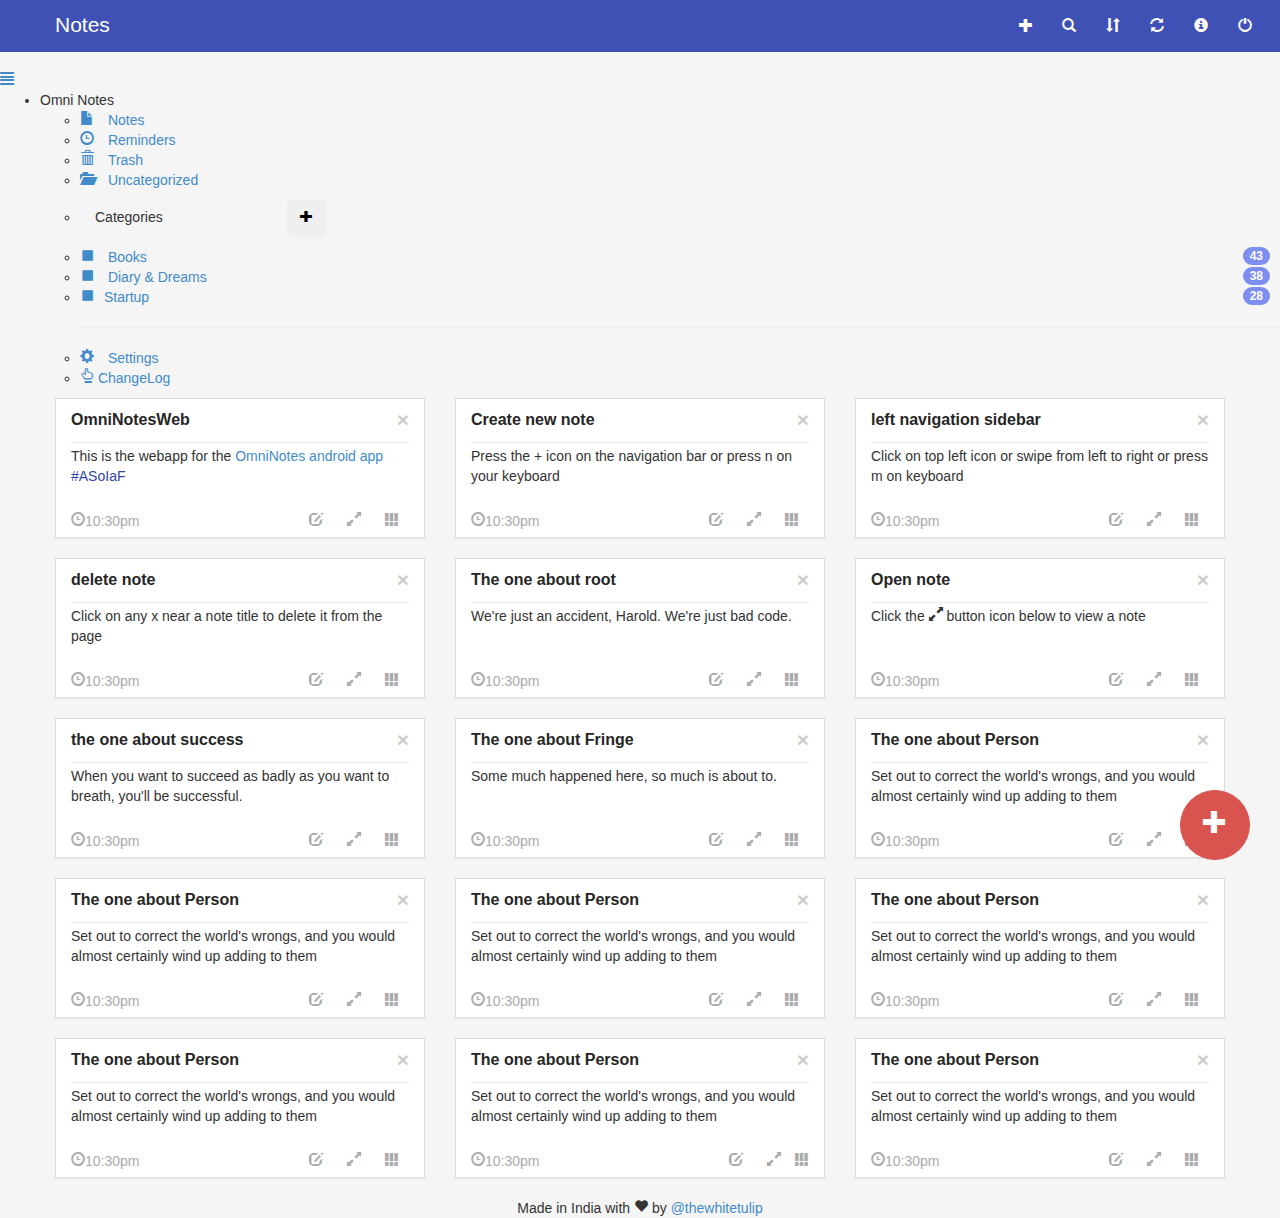
==== index.html @ dc9baddd "added tooltip and floating button to add notes" ====
<!DOCTYPE html>

<html>
	<head>

		<title>OmniNotes Web</title>

		<!-- Mobile viewport optimized -->
		<meta name="viewport" content="width=device-width, initial-scale=1.0, maximum-scale=1.0, user-scalable=no">

		<!-- Bootstrap CSS -->
		<link href="bootstrap/css/bootstrap.min.css" rel="stylesheet">
		<link href="includes/css/bootstrap-glyphicons.css" rel="stylesheet">

		<!-- Custom CSS -->
		<link href="includes/css/styles.css" rel="stylesheet">
		<link href="includes/css/sidebar.css" rel="stylesheet">
		<link href="includes/css/sidebar-bootstrap.css" rel="stylesheet">
		<link rel="stylesheet" href="includes/css/font-awesome.min.css">

		<!-- Include Modernizr in the head, before any other Javascript -->
		<script src="includes/js/modernizr-2.6.2.min.js"></script>

	</head>
	<body>

		<!-- The navigation bar-->
		<nav class="navbar navbar-default navbar-fixed-top mainHeader">
			<div class="container-fluid">
				<div class="navbar-header">

					<a class="navbar-brand" href=""> Notes</a>
				</div>
			</div>

			<div  id="icons">
				<button data-placement="bottom" data-toggle="tooltip" title="New note" class="btn btn-action glyphicon glyphicon-plus" id="addNote" type="button" class="btn btn-primary" data-toggle="modal"></button>
				<button class="btn btn-action glyphicon glyphicon-search "></button>
				<button class="btn btn-action glyphicon glyphicon-sort"></button>
				<button class="btn btn-action glyphicon glyphicon-refresh"></button>
				<button class="btn btn-action glyphicon glyphicon-info-sign"></button>
				<button class="btn btn-action glyphicon glyphicon-off"></button>
			</div>
		</nav>
		<!-- SIDEBAR -->
		<div data-sidebar="true" class="sidebar-trigger">

			<a class="sidebar-toggle" href="">
				<span class="glyphicon glyphicon-align-justify"></span>
			</a>


			<div class="sidebar-wrapper sidebar-default">
				<div class="sidebar-scroller">
					<ul class="sidebar-menu">
						<li class="sidebar-group"><span>Omni Notes</span>
							<ul class="sidebar-group-menu">
    <li class="sidebar-item">
    	<a href="" class="active"><span class="glyphicon glyphicon-file"></span> <span class="nav-item">Notes</span></a>
    </li>
    <li class="sidebar-item">
    	<a href="" ><span class="glyphicon glyphicon-time"></span>  <span class="nav-item"> Reminders</span></a>
    </li>
    <li class="sidebar-item">
    	<a href="" ><span class="glyphicon glyphicon-trash"></span>  <span class="nav-item"> Trash</span></a>
    </li>
    <li class="sidebar-item"><a href="">
    	<span class="glyphicon glyphicon-folder-open"></span> <span class="nav-item">Uncategorized</span></a>
    </li>
		<li class="sidebar-item">
			<h5>Categories <button title="New category" data-placement="left" data-toggle="tooltip" class="btn glyphicon glyphicon-plus" style="font-size:small; margin-left:120px;"></button></h5>
		</li>

    <li class="sidebar-item">
    	<a href=""><span class="glyphicon glyphicon-stop"></span>  </span><span class="nav-item">Books<span class="badge pull-right">43</span></span></a>
    </li>
    <li class="sidebar-item">
    	<a href=""><span class="glyphicon glyphicon-stop"></span> </span><span class="nav-item">Diary &amp; Dreams<span class="badge pull-right" >38</span></span></a>
    </li>
    <li class="sidebar-item">
    	<a href=""><span class="glyphicon glyphicon-stop"></span><span class="nav-item">Startup</span><span class="badge pull-right">28</span></a>
    </li>
    <hr>
    <li class="sidebar-item">
    	<a href=""><span class="glyphicon glyphicon-cog"></span> <span class="nav-item">Settings</span></a>
    </li>
    <li class="sidebar-item">
    	<a href="#changeLogModal"  data-toggle="modal"><span class="glyphicon glyphicon-hand-up"></span> ChangeLog</a>
    </li>
							</ul>
						</li>

					</ul>
				</div>
			</div>
		</div>

		<!--end mainHeader -->
		<button class=" btn-danger btn glyphicon glyphicon-plus floating-action-icon"></button>
		<!-- Add note modal -->
		<div class="modal fade " id="addNoteModal" tabindex="-1" role="dialog" aria-labelledby="newNoteLabel" aria-hidden="true">
			<div class="modal-dialog">
				<div class="modal-content">
					<div class="modal-header">
						<button type="button" class="close" data-dismiss="modal" aria-label="Close"><span aria-hidden="true">&times;</span></button>
						<h4 class="modal-title" id="newNoteLabel"><span class="glyphicon glyphicon-pencil"></span>  New Note</h4>
					</div>
					<div class="modal-body">
						<form>
							<div class="form-group">
                <!-- <label for="note-title" class="control-label">Title:</label> -->
                <input type="text" class="form-control" id="add-note-title" placeholder="Title" style="border:none;border-bottom:1px solid gray; box-shadow:none;">
							</div>
							<div class="form-group">
                 <!-- <label for="note-content" class="control-label">Content:</label> -->
                <textarea class="form-control" id="add-note-content" placeholder="Content" rows="20" style="border:none;border-bottom:1px solid gray; box-shadow:none;"></textarea>
							</div>
						</form>
					</div>
					<div class="modal-footer">
						<button type="button" class="btn btn-default" data-dismiss="modal">Close</button>
						<button type="button" class="btn btn-primary" id="addNoteModalSaveBtn">Save</button>
					</div>
				</div>
			</div>
		</div>

		<!-- modal for change log -->
		<div class="modal fade" id="changeLogModal">
			<div class="modal-dialog">
				<div class="modal-content">
					<div class="modal-header">
						<button class="close" data-dismiss="modal"> &times;</button>
						<h4 class="modal-title">Change Log</h4>
					</div>
					<div class="modal-body">
						<ul>
							<h1 class="lead">20 Jan 2015</h1>
							<li>Notes open dynamically</li>
							<li>add Notes dynamically</li>
							<li>Keyboard shortcut n to add note and m for sliding menu</li>
							<li>restructured JS code and added coments</li>

							<h1 class="lead">19 Jan 2015</h1>
							<li>Now you can delete note from the UI</li>
							<li>Added badges, improved navigation drawer and hashtags</li>
							<li>open note modal added</li>
							<li>Add note modal added, yet to add actual notes in the page</li>

							<h1 class="lead">18 Jan 2015</h1>
							<li>Added changelog dialog to track changes</li>
							<li>Added drop down menu for each note</li>
							<li> <i>unstable</i> Experimental feature of expanding note height</li>

							<h1 class="lead">17 Jan 2015</h1>
							<li>Added an interactive left side navigation menu</li>

							<h1 class="lead">15 Jan 2015</h1>
							<li>Basic layout is ready</li>
						</ul>
					</div>
				</div>
			</div>
		</div>

		<!-- modal for opening note -->
		<div class="modal fade" id="openNoteModal" tabindex="-1" role="dialog" aria-hidden="true">
			<div class="modal-dialog">
				<div class="modal-content">
					<div class="modal-header">
						<button class="close" data-dismiss="modal"> &times;</button>
						<h4 class="modal-title"></h4>
					</div>
					<div class="modal-body">

					</div>
				</div>
			</div>
		</div>



	<div id="main" class="container-fluid">
    <div class="col-sm-12" id="notesFeed">
    		<div class="container" id="main">
    					<div class="col-md-12 row">
 <!-- <div class="col-md-4 col-sm-4 ">
 	<div class="panel note-lg ">
        <div class="panel-heading"> Create history<button class="close note-close"> &times;</button></div>
        <hr style="margin:0 0 3px;">
        <div class="panel-body">Don't be afraid to ask questions, history is made by the people who asked questions. Millions said the apple fell down, newton was the first one to ask WHY.
        	<br><br>Don't be afraid to ask questions, history is made by the people who asked questions. Millions said the apple fell down, newton was the first one to ask WHY.
        	<br><br>Don't be afraid to ask questions, history is made by the people who asked questions. Millions said the apple fell down, newton was the first one to ask WHY.
        </div>
        </div> -->

 	<div class="col-md-4 col-sm-4 ">
        <div class="panel note-sm notes">
        	<div class="panel-heading" > OmniNotesWeb<button class="close note-close" id="note-delete"> &times;</button></div>
        	<hr style="margin:0 0 3px;">
        	<div class="panel-body">This is the webapp for the  <a href="https://play.google.com/apps/testing/it.feio.android.omninotes">OmniNotes android app</a> <span class="hashtag">#ASoIaF</span></div>
        	<div  class="panel-footer" >
        			<div class=" pull-left" >
        				<p>
        					<span class="glyphicon glyphicon-time">10:30pm</span>
        				</p>
        	    </div>
        				<div class="dropdown pull-right">
        					<span class="edit-note" href="#openNoteModal"  data-toggle="modal" style="text-decoration:none;cursor:pointer; margin-left:10px; margin-right:10px;"> <span class="glyphicon glyphicon-edit" ></span></span>
        					<span class="open-note"  data-toggle="modal" style="text-decoration:none;cursor:pointer; margin-left:10px; margin-right:10px;"> <span class="glyphicon glyphicon-resize-full" ></span></span>
        					<span class="dropdown-toggle" type="button" id="dropdownMenu1" data-toggle="dropdown" style="text-decoration:none;cursor:pointer;margin-left:10px; margin-right:10px;">
                  <span class="glyphicon glyphicon-th"></span>
        					</span>
        					<ul class="dropdown-menu " role="menu" aria-labelledby="dropdownMenu1">
							     <li role="presentation"><a role="menuitem" tabindex="-1" href=""><span class="glyphicon glyphicon-time"></span>  Reminder</a></li>
							     <li role="presentation"><a role="menuitem" tabindex="-1" href=""><span class="glyphicon glyphicon-share"></span>  Share</a></li>
							     <li role="presentation"><a role="menuitem" tabindex="-1" href=""><span class="glyphicon glyphicon-lock"></span> Mask</a></li>
							     <li role="presentation"><a role="menuitem" tabindex="-1" href=""><span class="glyphicon glyphicon-inbox"></span>  Archive</a></li>
							     <li role="presentation"><a role="menuitem" tabindex="-1" href=""><span class="glyphicon glyphicon-trash"></span>  Delete</a></li>
        					</ul>
        			</div>
        		</div>
        	</div>
 	</div>

 <!-- <div class="col-md-4 col-sm-4 ">
 	<div class="panel note-md">
        <div class="panel-heading"> UI<button class="close note-close"> &times;</button></div>
        <hr style="margin:0 0 3px;">
        <div class="panel-body"> UIs are like  jokes, not good enough if you have to explain it.
        	UIs are like  jokes, not good enough if you have to explain it
        	UIs are like  jokes, not good enough if you have to explain it
        	UIs are like  jokes, not good enough if you have to explain it</div>
 	</div>

 </div> -->

 <div class="col-md-4 col-sm-4 ">
 	<div class="panel note-sm">
        <div class="panel-heading"> Create new note<button class="close note-close"> &times;</button></div>
        <hr style="margin:0 0 3px;">
        <div class="panel-body">Press the + icon on the navigation bar or press n on your keyboard</div>
        <div  class="panel-footer" >
        	<div class=" pull-left" >
        		<p>
        			<span class="glyphicon glyphicon-time">10:30pm</span>
        		</p>
        	</div>
        	<div class="dropdown pull-right">
        		<span class="edit-note" href="#openNoteModal"  data-toggle="modal" style="text-decoration:none;cursor:pointer; margin-left:10px; margin-right:10px;"> <span class="glyphicon glyphicon-edit" ></span></span>
        		<span class="open-note" href="#openNoteModal"  data-toggle="modal" style="text-decoration:none;cursor:pointer; margin-left:10px; margin-right:10px;"> <span class="glyphicon glyphicon-resize-full" ></span></span>
        		<span class="dropdown-toggle" type="button" id="dropdownMenu1" data-toggle="dropdown" style="text-decoration:none;cursor:pointer;margin-left:10px; margin-right:10px;">
        			<span class="glyphicon glyphicon-th"></span>
        		</span>
        		<ul class="dropdown-menu " role="menu" aria-labelledby="dropdownMenu1">
        			<li role="presentation"><a role="menuitem" tabindex="-1" href=""><span class="glyphicon glyphicon-time"></span>  Reminder</a></li>
        			<li role="presentation"><a role="menuitem" tabindex="-1" href=""><span class="glyphicon glyphicon-share"></span>  Share</a></li>
        			<li role="presentation"><a role="menuitem" tabindex="-1" href=""><span class="glyphicon glyphicon-lock"></span> Mask</a></li>
        			<li role="presentation"><a role="menuitem" tabindex="-1" href=""><span class="glyphicon glyphicon-inbox"></span>  Archive</a></li>
        			<li role="presentation"><a role="menuitem" tabindex="-1" href=""><span class="glyphicon glyphicon-trash"></span>  Delete</a></li>
        		</ul>
        	</div>
        </div>
 	</div>
 </div>

 <div class="col-md-4 col-sm-4 ">
 	<div class="panel note-sm">
        <div class="panel-heading"> left navigation sidebar<button class="close note-close"> &times;</button></div>
        <hr style="margin:0 0 3px;">
        <div class="panel-body">Click on top left icon or swipe from left to right or press m on keyboard</div>
        <div  class="panel-footer" >
        	<div class=" pull-left" >
        		<p>
        			<span class="glyphicon glyphicon-time">10:30pm</span>
        		</p>
        	</div>
        	<div class="dropdown pull-right">
        		<span class="edit-note" href="#openNoteModal"  data-toggle="modal" style="text-decoration:none;cursor:pointer; margin-left:10px; margin-right:10px;"> <span class="glyphicon glyphicon-edit" ></span></span>
        		<span class="open-note" href="#openNoteModal"  data-toggle="modal" style="text-decoration:none;cursor:pointer; margin-left:10px; margin-right:10px;"> <span class="glyphicon glyphicon-resize-full" ></span></span>
        		<span class="dropdown-toggle" type="button" id="dropdownMenu1" data-toggle="dropdown" style="text-decoration:none;cursor:pointer;margin-left:10px; margin-right:10px;">        					<span class="glyphicon glyphicon-th"></span>
        		</span>
        		<ul class="dropdown-menu " role="menu" aria-labelledby="dropdownMenu1">
        			<li role="presentation"><a role="menuitem" tabindex="-1" href=""><span class="glyphicon glyphicon-time"></span>  Reminder</a></li>
        			<li role="presentation"><a role="menuitem" tabindex="-1" href=""><span class="glyphicon glyphicon-share"></span>  Share</a></li>
        			<li role="presentation"><a role="menuitem" tabindex="-1" href=""><span class="glyphicon glyphicon-lock"></span> Mask</a></li>
        			<li role="presentation"><a role="menuitem" tabindex="-1" href=""><span class="glyphicon glyphicon-inbox"></span>  Archive</a></li>
        			<li role="presentation"><a role="menuitem" tabindex="-1" href=""><span class="glyphicon glyphicon-trash"></span>  Delete</a></li>
        		</ul>
        	</div>
        </div>
 	</div>
 </div>

 <div class="col-md-4 col-sm-4 ">
 	<div class="panel note-sm">
        <div class="panel-heading"> delete note<button class="close note-close"> &times;</button></div>
        <hr style="margin:0 0 3px;">
        <div class="panel-body">Click on any x near a note title to delete it from the page</div>
        <div  class="panel-footer" >
        	<div class=" pull-left" >
        		<p>
        			<span class="glyphicon glyphicon-time">10:30pm</span>
        		</p>
        	</div>
        	<div class="dropdown pull-right">
        		<span class="edit-note" href="#openNoteModal"  data-toggle="modal" style="text-decoration:none;cursor:pointer; margin-left:10px; margin-right:10px;"> <span class="glyphicon glyphicon-edit" ></span></span>
        		<span class="open-note" href="#openNoteModal"  data-toggle="modal" style="text-decoration:none;cursor:pointer; margin-left:10px; margin-right:10px;"> <span class="glyphicon glyphicon-resize-full" ></span></span>
        		<span class="dropdown-toggle" type="button" id="dropdownMenu1" data-toggle="dropdown" style="text-decoration:none;cursor:pointer;margin-left:10px; margin-right:10px;">        					<span class="glyphicon glyphicon-th"></span>
        		</span>
        		<ul class="dropdown-menu " role="menu" aria-labelledby="dropdownMenu1">
        			<li role="presentation"><a role="menuitem" tabindex="-1" href=""><span class="glyphicon glyphicon-time"></span>  Reminder</a></li>
        			<li role="presentation"><a role="menuitem" tabindex="-1" href=""><span class="glyphicon glyphicon-share"></span>  Share</a></li>
        			<li role="presentation"><a role="menuitem" tabindex="-1" href=""><span class="glyphicon glyphicon-lock"></span> Mask</a></li>
        			<li role="presentation"><a role="menuitem" tabindex="-1" href=""><span class="glyphicon glyphicon-inbox"></span>  Archive</a></li>
        			<li role="presentation"><a role="menuitem" tabindex="-1" href=""><span class="glyphicon glyphicon-trash"></span>  Delete</a></li>
        		</ul>
        	</div>
        </div>
 	</div>
 </div>
 <div class="col-md-4 col-sm-4 ">
 	<div class="panel note-sm">
        <div class="panel-heading"> The one about root<button class="close note-close"> &times;</button></div>
        <hr style="margin:0 0 3px;">
        <div class="panel-body">We're just an accident,  Harold. We're just bad code.</div>
        <div  class="panel-footer" >
        	<div class=" pull-left" >
        		<p>
        			<span class="glyphicon glyphicon-time">10:30pm</span>
        		</p>
        	</div>
        	<div class="dropdown pull-right">
        		<span class="edit-note" href="#openNoteModal"  data-toggle="modal" style="text-decoration:none;cursor:pointer; margin-left:10px; margin-right:10px;"> <span class="glyphicon glyphicon-edit" ></span></span>
        		<span class="open-note" href="#openNoteModal"  data-toggle="modal" style="text-decoration:none;cursor:pointer; margin-left:10px; margin-right:10px;"> <span class="glyphicon glyphicon-resize-full" ></span></span>
        		<span class="dropdown-toggle" type="button" id="dropdownMenu1" data-toggle="dropdown" style="text-decoration:none;cursor:pointer;margin-left:10px; margin-right:10px;">
        			<span class="glyphicon glyphicon-th"></span>
        		</span>
        		<ul class="dropdown-menu " role="menu" aria-labelledby="dropdownMenu1">
        			<li role="presentation"><a role="menuitem" tabindex="-1" href=""><span class="glyphicon glyphicon-time"></span>  Reminder</a></li>
        			<li role="presentation"><a role="menuitem" tabindex="-1" href=""><span class="glyphicon glyphicon-share"></span>  Share</a></li>
        			<li role="presentation"><a role="menuitem" tabindex="-1" href=""><span class="glyphicon glyphicon-lock"></span> Mask</a></li>
        			<li role="presentation"><a role="menuitem" tabindex="-1" href=""><span class="glyphicon glyphicon-inbox"></span>  Archive</a></li>
        			<li role="presentation"><a role="menuitem" tabindex="-1" href=""><span class="glyphicon glyphicon-trash"></span>  Delete</a></li>
        		</ul>
        	</div>
        </div>
 	</div>
 </div>
 <div class="col-md-4 col-sm-4 ">
 	<div class="panel note-sm">
        <div class="panel-heading"> Open note<button class="close note-close"> &times;</button></div>
        <hr style="margin:0 0 3px;">
        <div class="panel-body">Click the <span class="glyphicon glyphicon-resize-full"> button icon below to view a note</div>
        <div  class="panel-footer" >
        	<div class=" pull-left" >
        		<p>
        			<span class="glyphicon glyphicon-time">10:30pm</span>
        		</p>
        	</div>
        	<div class="dropdown pull-right">
        		<span class="edit-note" href="#openNoteModal"  data-toggle="modal" style="text-decoration:none;cursor:pointer; margin-left:10px; margin-right:10px;"> <span class="glyphicon glyphicon-edit" ></span></span>
        		<span class="open-note" href="#openNoteModal"  data-toggle="modal" style="text-decoration:none;cursor:pointer; margin-left:10px; margin-right:10px;"> <span class="glyphicon glyphicon-resize-full" ></span></span>
        		<span class="dropdown-toggle" type="button" id="dropdownMenu1" data-toggle="dropdown" style="text-decoration:none;cursor:pointer;margin-left:10px; margin-right:10px;">
        			<span class="glyphicon glyphicon-th"></span>
        		</span>
        		<ul class="dropdown-menu " role="menu" aria-labelledby="dropdownMenu1">
        			<li role="presentation"><a role="menuitem" tabindex="-1" href=""><span class="glyphicon glyphicon-time"></span>  Reminder</a></li>
        			<li role="presentation"><a role="menuitem" tabindex="-1" href=""><span class="glyphicon glyphicon-share"></span>  Share</a></li>
        			<li role="presentation"><a role="menuitem" tabindex="-1" href=""><span class="glyphicon glyphicon-lock"></span> Mask</a></li>
        			<li role="presentation"><a role="menuitem" tabindex="-1" href=""><span class="glyphicon glyphicon-inbox"></span>  Archive</a></li>
        			<li role="presentation"><a role="menuitem" tabindex="-1" href=""><span class="glyphicon glyphicon-trash"></span>  Delete</a></li>
        		</ul>
        	</div>
        </div>
 	</div>
 </div>
 <div class="col-md-4 col-sm-4 ">
 	<div class="panel note-sm">
        <div class="panel-heading"> the one about success <button class="close note-close" id="note-delete"> &times;</button></div>
        <hr style="margin:0 0 3px;">
        <div class="panel-body">When you want to succeed as badly as you want to breath, you'll be successful.</div>
        <div  class="panel-footer" >
        	<div class=" pull-left" >
        		<p>
        			<span class="glyphicon glyphicon-time">10:30pm</span>
        		</p>
        	</div>
        	<div class="dropdown pull-right">
        		<span class="edit-note" href="#openNoteModal"  data-toggle="modal" style="text-decoration:none;cursor:pointer; margin-left:10px; margin-right:10px;"> <span class="glyphicon glyphicon-edit" ></span></span>
        		<span class="open-note" href="#openNoteModal"  data-toggle="modal" style="text-decoration:none;cursor:pointer; margin-left:10px; margin-right:10px;"> <span class="glyphicon glyphicon-resize-full" ></span></span>
        		<span class="dropdown-toggle" type="button" id="dropdownMenu1" data-toggle="dropdown" style="text-decoration:none;cursor:pointer;margin-left:10px; margin-right:10px;">
        			<span class="glyphicon glyphicon-th"></span>
        		</span>
        		<ul class="dropdown-menu " role="menu" aria-labelledby="dropdownMenu1">
        			<li role="presentation"><a role="menuitem" tabindex="-1" href=""><span class="glyphicon glyphicon-time"></span>  Reminder</a></li>
        			<li role="presentation"><a role="menuitem" tabindex="-1" href=""><span class="glyphicon glyphicon-share"></span>  Share</a></li>
        			<li role="presentation"><a role="menuitem" tabindex="-1" href=""><span class="glyphicon glyphicon-lock"></span> Mask</a></li>
        			<li role="presentation"><a role="menuitem" tabindex="-1" href=""><span class="glyphicon glyphicon-inbox"></span>  Archive</a></li>
        			<li role="presentation"><a role="menuitem" tabindex="-1" href=""><span class="glyphicon glyphicon-trash"></span>  Delete</a></li>
        		</ul>
        	</div>
        </div>
 	</div>
 </div>
 <!-- <div class="col-md-4 col-sm-4 ">
 	<div class="panel note-md">
        <div class="panel-heading"> Quote<button class="close note-close"> &times;</button></div>
        <hr style="margin:0 0 3px;">
        <div class="panel-body">"The moment you realize that everything in the world around you was built by people who were no smarter than you, you become an element of change yourself...you can change anything"</div>
 	</div>
 </div>
 <div class="col-md-4 col-sm-4 ">
 	<div class="panel note-md">
        <div class="panel-heading"> productivity hack<button class="close note-close"> &times;</button></div>
        <hr style="margin:0 0 3px;">
        <div class="panel-body">
        	<ol>
        		<li>switch off the news, nothing useful happens all the time.</li>
        		<li>cut back TV time</li>
        		<li>keep written track of goals</li>
        	</ol>
        </div>
 	</div>
 </div> -->
 <div class="col-md-4 col-sm-4 ">
 	<div class="panel note-sm">
        <div class="panel-heading"> The one about Fringe<button class="close note-close"> &times;</button></div>
        <hr style="margin:0 0 3px;">
        <div class="panel-body">Some much happened here, so much is about to.</div>
        <div  class="panel-footer" >
        	<div class=" pull-left" >
        		<p>
        			<span class="glyphicon glyphicon-time">10:30pm</span>
        		</p>
        	</div>
        	<div class="dropdown pull-right">
        		<span class="edit-note" href="#openNoteModal"  data-toggle="modal" style="text-decoration:none;cursor:pointer; margin-left:10px; margin-right:10px;"> <span class="glyphicon glyphicon-edit" ></span></span>
        		<span class="open-note" href="#openNoteModal"  data-toggle="modal" style="text-decoration:none;cursor:pointer; margin-left:10px; margin-right:10px;"> <span class="glyphicon glyphicon-resize-full" ></span></span>
        		<span class="dropdown-toggle" type="button" id="dropdownMenu1" data-toggle="dropdown" style="text-decoration:none;cursor:pointer;margin-left:10px; margin-right:10px;">        					<span class="glyphicon glyphicon-th"></span>
        		</span>
        		<ul class="dropdown-menu " role="menu" aria-labelledby="dropdownMenu1">
        			<li role="presentation"><a role="menuitem" tabindex="-1" href=""><span class="glyphicon glyphicon-time"></span>  Reminder</a></li>
        			<li role="presentation"><a role="menuitem" tabindex="-1" href=""><span class="glyphicon glyphicon-share"></span>  Share</a></li>
        			<li role="presentation"><a role="menuitem" tabindex="-1" href=""><span class="glyphicon glyphicon-lock"></span> Mask</a></li>
        			<li role="presentation"><a role="menuitem" tabindex="-1" href=""><span class="glyphicon glyphicon-inbox"></span>  Archive</a></li>
        			<li role="presentation"><a role="menuitem" tabindex="-1" href=""><span class="glyphicon glyphicon-trash"></span>  Delete</a></li>
        		</ul>
        	</div>
        </div>
 	</div>
 </div>
 <div class="col-md-4 col-sm-4 ">
 	<div class="panel note-sm">
        <div class="panel-heading"> The one about Person<button class="close note-close"> &times;</button> </div>
        <hr style="margin:0 0 3px;">
        <div class="panel-body">Set out to correct the world's wrongs, and you would almost certainly wind up adding to them</div>
        <div  class="panel-footer" >
        	<div class=" pull-left" >
        		<p>
        			<span class="glyphicon glyphicon-time">10:30pm</span>
        		</p>
        	</div>
        	<div class="dropdown pull-right">
        		<span class="edit-note" href="#openNoteModal"  data-toggle="modal" style="text-decoration:none;cursor:pointer; margin-left:10px; margin-right:10px;"> <span class="glyphicon glyphicon-edit" ></span></span>
        		<span class="open-note" href="#openNoteModal"  data-toggle="modal" style="text-decoration:none;cursor:pointer; margin-left:10px; margin-right:10px;"> <span class="glyphicon glyphicon-resize-full" ></span></span>
        		<span class="dropdown-toggle" type="button" id="dropdownMenu1" data-toggle="dropdown" style="text-decoration:none;cursor:pointer;margin-left:10px; margin-right:10px;">        					<span class="glyphicon glyphicon-th"></span>
        		</span>
        		<ul class="dropdown-menu " role="menu" aria-labelledby="dropdownMenu1">
        			<li role="presentation"><a role="menuitem" tabindex="-1" href=""><span class="glyphicon glyphicon-time"></span>  Reminder</a></li>
        			<li role="presentation"><a role="menuitem" tabindex="-1" href=""><span class="glyphicon glyphicon-share"></span>  Share</a></li>
        			<li role="presentation"><a role="menuitem" tabindex="-1" href=""><span class="glyphicon glyphicon-lock"></span> Mask</a></li>
        			<li role="presentation"><a role="menuitem" tabindex="-1" href=""><span class="glyphicon glyphicon-inbox"></span>  Archive</a></li>
        			<li role="presentation"><a role="menuitem" tabindex="-1" href=""><span class="glyphicon glyphicon-trash"></span>  Delete</a></li>
        		</ul>
        	</div>
        </div>
 	</div>
 </div>

 <div class="col-md-4 col-sm-4 ">
 	<div class="panel note-sm">
        <div class="panel-heading"> The one about Person<button class="close note-close"> &times;</button> </div>
        <hr style="margin:0 0 3px;">
        <div class="panel-body">Set out to correct the world's wrongs, and you would almost certainly wind up adding to them</div>
        <div  class="panel-footer" >
        	<div class=" pull-left" >
        		<p>
        			<span class="glyphicon glyphicon-time">10:30pm</span>
        		</p>
        	</div>
        	<div class="dropdown pull-right">
        		<span class="edit-note" href="#openNoteModal"  data-toggle="modal" style="text-decoration:none;cursor:pointer; margin-left:10px; margin-right:10px;"> <span class="glyphicon glyphicon-edit" ></span></span>
        		<span class="open-note" href="#openNoteModal"  data-toggle="modal" style="text-decoration:none;cursor:pointer; margin-left:10px; margin-right:10px;"> <span class="glyphicon glyphicon-resize-full" ></span></span>
        		<span class="dropdown-toggle" type="button" id="dropdownMenu1" data-toggle="dropdown" style="text-decoration:none;cursor:pointer;margin-left:10px; margin-right:10px;">        					<span class="glyphicon glyphicon-th"></span>
        		</span>
        		<ul class="dropdown-menu " role="menu" aria-labelledby="dropdownMenu1">
        			<li role="presentation"><a role="menuitem" tabindex="-1" href=""><span class="glyphicon glyphicon-time"></span>  Reminder</a></li>
        			<li role="presentation"><a role="menuitem" tabindex="-1" href=""><span class="glyphicon glyphicon-share"></span>  Share</a></li>
        			<li role="presentation"><a role="menuitem" tabindex="-1" href=""><span class="glyphicon glyphicon-lock"></span> Mask</a></li>
        			<li role="presentation"><a role="menuitem" tabindex="-1" href=""><span class="glyphicon glyphicon-inbox"></span>  Archive</a></li>
        			<li role="presentation"><a role="menuitem" tabindex="-1" href=""><span class="glyphicon glyphicon-trash"></span>  Delete</a></li>
        		</ul>
        	</div>
        </div>
 	</div>
 </div>

 <div class="col-md-4 col-sm-4 ">
 	<div class="panel note-sm">
        <div class="panel-heading"> The one about Person <button class="close note-close"> &times;</button></div>
        <hr style="margin:0 0 3px;">
        <div class="panel-body">Set out to correct the world's wrongs, and you would almost certainly wind up adding to them</div>
        <div  class="panel-footer" >
        	<div class=" pull-left" >
        		<p>
        			<span class="glyphicon glyphicon-time">10:30pm</span>
        		</p>
        	</div>
        	<div class="dropdown pull-right">
        		<span class="edit-note" href="#openNoteModal"  data-toggle="modal" style="text-decoration:none;cursor:pointer; margin-left:10px; margin-right:10px;"> <span class="glyphicon glyphicon-edit" ></span></span>
        		<span class="open-note" href="#openNoteModal"  data-toggle="modal" style="text-decoration:none;cursor:pointer; margin-left:10px; margin-right:10px;"> <span class="glyphicon glyphicon-resize-full" ></span></span>
        		<span class="dropdown-toggle" type="button" id="dropdownMenu1" data-toggle="dropdown" style="text-decoration:none;cursor:pointer;margin-left:10px; margin-right:10px;">        					<span class="glyphicon glyphicon-th"></span>
        		</span>
        		<ul class="dropdown-menu " role="menu" aria-labelledby="dropdownMenu1">
        			<li role="presentation"><a role="menuitem" tabindex="-1" href=""><span class="glyphicon glyphicon-time"></span>  Reminder</a></li>
        			<li role="presentation"><a role="menuitem" tabindex="-1" href=""><span class="glyphicon glyphicon-share"></span>  Share</a></li>
        			<li role="presentation"><a role="menuitem" tabindex="-1" href=""><span class="glyphicon glyphicon-lock"></span> Mask</a></li>
        			<li role="presentation"><a role="menuitem" tabindex="-1" href=""><span class="glyphicon glyphicon-inbox"></span>  Archive</a></li>
        			<li role="presentation"><a role="menuitem" tabindex="-1" href=""><span class="glyphicon glyphicon-trash"></span>  Delete</a></li>
        		</ul>
        	</div>
        </div>
 	</div>
 </div>

 <div class="col-md-4 col-sm-4 ">
 	<div class="panel note-sm">
        <div class="panel-heading"> The one about Person <button class="close note-close"> &times;</button></div>
        <hr style="margin:0 0 3px;">
        <div class="panel-body">Set out to correct the world's wrongs, and you would almost certainly wind up adding to them</div>
        <div  class="panel-footer" >
        	<div class=" pull-left" >
        		<p>
        			<span class="glyphicon glyphicon-time">10:30pm</span>
        		</p>
        	</div>
        	<div class="dropdown pull-right">
        		<span class="edit-note" href="#openNoteModal"  data-toggle="modal" style="text-decoration:none;cursor:pointer; margin-left:10px; margin-right:10px;"> <span class="glyphicon glyphicon-edit" ></span></span>
        		<span class="open-note" href="#openNoteModal"  data-toggle="modal" style="text-decoration:none;cursor:pointer; margin-left:10px; margin-right:10px;"> <span class="glyphicon glyphicon-resize-full" ></span></span>
        		<span class="dropdown-toggle" type="button" id="dropdownMenu1" data-toggle="dropdown" style="text-decoration:none;cursor:pointer;margin-left:10px; margin-right:10px;">        					<span class="glyphicon glyphicon-th"></span>
        		</span>
        		<ul class="dropdown-menu " role="menu" aria-labelledby="dropdownMenu1">
        			<li role="presentation"><a role="menuitem" tabindex="-1" href=""><span class="glyphicon glyphicon-time"></span>  Reminder</a></li>
        			<li role="presentation"><a role="menuitem" tabindex="-1" href=""><span class="glyphicon glyphicon-share"></span>  Share</a></li>
        			<li role="presentation"><a role="menuitem" tabindex="-1" href=""><span class="glyphicon glyphicon-lock"></span> Mask</a></li>
        			<li role="presentation"><a role="menuitem" tabindex="-1" href=""><span class="glyphicon glyphicon-inbox"></span>  Archive</a></li>
        			<li role="presentation"><a role="menuitem" tabindex="-1" href=""><span class="glyphicon glyphicon-trash"></span>  Delete</a></li>
        		</ul>
        	</div>
        </div>
 	</div>
 </div>

 <div class="col-md-4 col-sm-4 ">
 	<div class="panel note-sm">
        <div class="panel-heading"> The one about Person <button class="close note-close"> &times;</button></div>
        <hr style="margin:0 0 3px;">
        <div class="panel-body">Set out to correct the world's wrongs, and you would almost certainly wind up adding to them</div>
        <div  class="panel-footer" >
        	<div class=" pull-left" >
        		<p>
        			<span class="glyphicon glyphicon-time">10:30pm</span>
        		</p>
        	</div>
        	<div class="dropdown pull-right">
        		<span class="edit-note" href="#openNoteModal"  data-toggle="modal" style="text-decoration:none;cursor:pointer; margin-left:10px; margin-right:10px;"> <span class="glyphicon glyphicon-edit" ></span></span>
        		<span class="open-note" href="#openNoteModal"  data-toggle="modal" style="text-decoration:none;cursor:pointer; margin-left:10px; margin-right:10px;"> <span class="glyphicon glyphicon-resize-full" ></span></span>
        		<span class="dropdown-toggle" type="button" id="dropdownMenu1" data-toggle="dropdown" style="text-decoration:none;cursor:pointer;margin-left:10px; margin-right:10px;">        					<span class="glyphicon glyphicon-th"></span>
        		</span>
        		<ul class="dropdown-menu " role="menu" aria-labelledby="dropdownMenu1">
        			<li role="presentation"><a role="menuitem" tabindex="-1" href=""><span class="glyphicon glyphicon-time"></span>  Reminder</a></li>
        			<li role="presentation"><a role="menuitem" tabindex="-1" href=""><span class="glyphicon glyphicon-share"></span>  Share</a></li>
        			<li role="presentation"><a role="menuitem" tabindex="-1" href=""><span class="glyphicon glyphicon-lock"></span> Mask</a></li>
        			<li role="presentation"><a role="menuitem" tabindex="-1" href=""><span class="glyphicon glyphicon-inbox"></span>  Archive</a></li>
        			<li role="presentation"><a role="menuitem" tabindex="-1" href=""><span class="glyphicon glyphicon-trash"></span>  Delete</a></li>
        		</ul>
        	</div>
        </div>
 	</div>
 </div>

 <div class="col-md-4 col-sm-4 ">
 	<div class="panel note-sm">
        <div class="panel-heading"> The one about Person<button class="close note-close"> &times;</button> </div>
        <hr style="margin:0 0 3px;">
        <div class="panel-body">Set out to correct the world's wrongs, and you would almost certainly wind up adding to them</div>
        <div  class="panel-footer" >
        	<div class=" pull-left" >
        		<p>
        			<span class="glyphicon glyphicon-time">10:30pm</span>
        		</p>
        	</div>
        	<div class="dropdown pull-right">
        		<span class="edit-note" href="#openNoteModal"  data-toggle="modal" style="text-decoration:none;cursor:pointer; margin-left:10px; margin-right:10px;"> <span class="glyphicon glyphicon-edit" ></span></span>
        		<span class="open-note" href="#openNoteModal"  data-toggle="modal" style="text-decoration:none;cursor:pointer; margin-left:10px; margin-right:10px;"> <span class="glyphicon glyphicon-resize-full" ></span></span>
        		<span class="dropdown-toggle" type="button" id="dropdownMenu1" data-toggle="dropdown" style="text-decoration:none;cursor:pointer;">
        			<span class="glyphicon glyphicon-th"></span>
        		</span>
        		<ul class="dropdown-menu " role="menu" aria-labelledby="dropdownMenu1">
        			<li role="presentation"><a role="menuitem" tabindex="-1" href=""><span class="glyphicon glyphicon-time"></span>  Reminder</a></li>
        			<li role="presentation"><a role="menuitem" tabindex="-1" href=""><span class="glyphicon glyphicon-share"></span>  Share</a></li>
        			<li role="presentation"><a role="menuitem" tabindex="-1" href=""><span class="glyphicon glyphicon-lock"></span> Mask</a></li>
        			<li role="presentation"><a role="menuitem" tabindex="-1" href=""><span class="glyphicon glyphicon-inbox"></span>  Archive</a></li>
        			<li role="presentation"><a role="menuitem" tabindex="-1" href=""><span class="glyphicon glyphicon-trash"></span>  Delete</a></li>
        		</ul>
        	</div>
        </div>
 	</div>
 </div>

<div class="col-md-4 col-sm-4 ">
 	<div class="panel note-sm">
        <div class="panel-heading"> The one about Person <button class="close note-close"> &times;</button></div>
        <hr style="margin:0 0 3px;">
        <div class="panel-body">Set out to correct the world's wrongs, and you would almost certainly wind up adding to them</div>
        <div  class="panel-footer" >
        	<div class=" pull-left" >
        		<p>
        			<span class="glyphicon glyphicon-time">10:30pm</span>
        		</p>
        	</div>

        	<div class="dropdown pull-right">
        		<span class="edit-note" href="#openNoteModal"  data-toggle="modal" style="text-decoration:none;cursor:pointer; margin-left:10px; margin-right:10px;"> <span class="glyphicon glyphicon-edit" ></span></span>
        		<span class="open-note" href="#openNoteModal"  data-toggle="modal" style="text-decoration:none;cursor:pointer; margin-left:10px; margin-right:10px;"> <span class="glyphicon glyphicon-resize-full" ></span></span>
        		<span class="dropdown-toggle" type="button" id="dropdownMenu1" data-toggle="dropdown" style="text-decoration:none;cursor:pointer;margin-left:10px; margin-right:10px;">        					<span class="glyphicon glyphicon-th"></span>
        		</span>
        		<ul class="dropdown-menu " role="menu" aria-labelledby="dropdownMenu1">
        			<li role="presentation"><a role="menuitem" tabindex="-1" href=""><span class="glyphicon glyphicon-time"></span>  Reminder</a></li>
        			<li role="presentation"><a role="menuitem" tabindex="-1" href=""><span class="glyphicon glyphicon-share"></span>  Share</a></li>
        			<li role="presentation"><a role="menuitem" tabindex="-1" href=""><span class="glyphicon glyphicon-lock"></span> Mask</a></li>
        			<li role="presentation"><a role="menuitem" tabindex="-1" href=""><span class="glyphicon glyphicon-inbox"></span>  Archive</a></li>
        			<li role="presentation"><a role="menuitem" tabindex="-1" href=""><span class="glyphicon glyphicon-trash"></span>  Delete</a></li>
        		</ul>
        	</div>

        </div>
    		</div>
    	</div>
    	</div>
    </div>
    </div>
  </div>

<footer class="footer" >
	Made in India with <span class="glyphicon glyphicon-heart"></span> by <a href="htp://github.com/thewhitetulip">@thewhitetulip</a>
</footer>
	<!-- All Javascript at the bottom of the page for faster page loading -->


	<script src="includes/js/jquery.min.js"></script>

	<!-- If no online access, fallback to our hardcoded version of jQuery
	<script>window.jQuery || document.write('<script src="includes/js/jquery-1.8.2.min.js"><\/script>')</script>
	-->
	<!-- Bootstrap JS -->
	<script src="bootstrap/js/bootstrap.min.js"></script>

	<!-- Custom JS -->
	<script src="includes/js/script.js"></script>
	<script src="includes/js/hammer.min.js"></script>
	<script src="includes/js/sidebar.js"></script>

	</body>
</html>
---- includes/css/styles.css ----
/*

omninotesweb main stylesheet
=============

Author:  Suraj Patil
Updated: January 13, 2014
Notes:	 omninotesweb

*/


/*--------------------------------------
Layout
-------------------------------------- */


.center{
  text-align:center;
}

.navbar-brand:hover{
  color:white;
}

.footer{
  height:30px;
  width:auto;
  text-align:center;

}
textarea {
  resize: vertical;
}

.floating-action-icon{
  position: fixed;
  bottom:40px;
  right:30px;
  z-index:10001;
  width: 70px;
  height: 70px;
  padding: 10px 16px;
  font-size: 24px;
  border-radius: 35px;
}
/*--------------------------------------
Typography
-------------------------------------- */
.hashtag{
  color: #3344A5;
}

.hashtag:hover{
  cursor:pointer;
  text-decoration: underline;
}

/*--------------------------------------
Navbar
-------------------------------------- */

.mainHeader{
  background-color: #3f51b5;
  border-radius:0px;

}

.tooltip.top .tooltip-inner {
  background-color:rgba(16, 21, 48, 0.50);
}
.tooltip.top .tooltip-arrow {
  border-top-color: rgba(16, 21, 48, 0.50);
}
.tooltip.right .tooltip-inner {
  background-color:rgba(16, 21, 48, 0.50);
}
.tooltip.right .tooltip-arrow {
  border-right-color: rgba(16, 21, 48, 0.50);
}
.tooltip.bottom .tooltip-inner {
  margin-top:2px;
  background-color:rgba(16, 21, 48, 0.50);
}
.tooltip.bottom .tooltip-arrow {
  margin-top:2px;
  border-bottom-color: rgba(16, 21, 48, 0.50);
}
.tooltip.left .tooltip-inner {
  background-color:rgba(16, 21, 48, 0.50);
}
.tooltip.left .tooltip-arrow {
  border-left-color: rgba(16, 21, 48, 0.50);
}

.navbar-brand{
  margin-left: 25px;
  font-size:1.5em;
  color:white;

}

.btn-action{
  background-color: #3f51b5;
}

#icons{
  text-align:right;
  line-height:52px;


}

nav .glyphicon{
  color:white;
}

nav  .glyphicon:hover{
  color:black;
}

.sr-only{
  display:block;
  width:20px;
  height:3px;
  background-color: white;
  margin-bottom: 4px;
}


.hidden{
  display:none;
}

.panel-footer{
  background-color: white;
  border-top:0px;
}

.dropdown-menu{
  margin-top:-18px;
  margin-right:18px;
  min-width:100px;
}
/*--------------------------------------
NotesFeed
-------------------------------------- */
.note-lg{
  height:360px;
}

.note-md{
  height:240px;
}

.note-sm{
  height:140px;
}

.note-sm .panel-body{
  height:100px;
}

.note-sm .panel-body{
  height:40px;
}

.panel{
  /*
  box-shadow:0px 1px 0px #CFCFCF;
  border-radius:0 0 4px 4px;
  */
  border-radius:0 0 0px 0px;
}

.panel .btn i,.btn span{
  color:#666666;
}

.panel .panel-heading {
  background-color:#ffffff;
  font-weight:700;
  font-size:16px;
  color:#262626;
  border-color:#ffffff;
  margin-bottom:0px;

}
.panel .panel-heading a {
  font-weight:400;
  font-size:11px;
}
.panel .panel-default {
  border-color:#cccccc;
}


#notesFeed .panel-footer{
  color:#aaa;
}
/*--------------------------------------
Navigation drawer
-------------------------------------- */

.list-group-item{
  border:none;
}

.sidebar-item h5{
  margin-left:15px;
  display: block;
}

.sidebar-item .glyphicon:hover{
  color:black;
}


.col-sm-2 a.list-group-item:hover,a.list-group-item:focus{
  text-decoration:none;
  background-color: transparent;

}

body{
  background-color: #f5f5f5;
  overflow-x:hidden;
  overflow-y:auto;
  margin-top:70px;
}

.nav-item{
  padding-left: 10px;
}

.col-sm-2{
  background-color: white;
}

.badge{
  background-color: #7D8EF0;
  margin-right:10px;
  float:right;
}

/* --------------------------------------
Global Styles
-------------------------------------- */
body{
  width:100%;
}

.main-content{
  color:black;
}
/* --------------------------------------
Media Queries
-------------------------------------- */

/* Portrait & landscape phone */
@media (max-width: 480px) {
  body{
    margin-top:105px;
  }

  #icons{
    text-align:center;
    padding:0;
  }

  .mainHeader h3{
    padding:0px;
    text-align:center;
  }


  .note-sm{
    height:150px;
  }

}


/* Landscape phone to portrait tablet */
@media (max-width: 768px) {
  #icons{
    text-align:center;
    padding:0;
  }

  body{
    margin-top:105px;
  }


  .mainHeader h3{
    padding:0px;
    text-align:center;
  }

  .note-lg{
    height:360px;
    /*change later*/
  }

}


/* Large desktop */
@media (min-width: 1200px) {
}

/*--------------------------------------
Sidebar
-------------------------------------- */
.sidebar-toggle{
  left:10px !important;
}
.sidebar-wrapper.sidebar-default.sidebar-open, .sidebar-wrapper.sidebar-default.sidebar-dragging{
  width:260px;
}
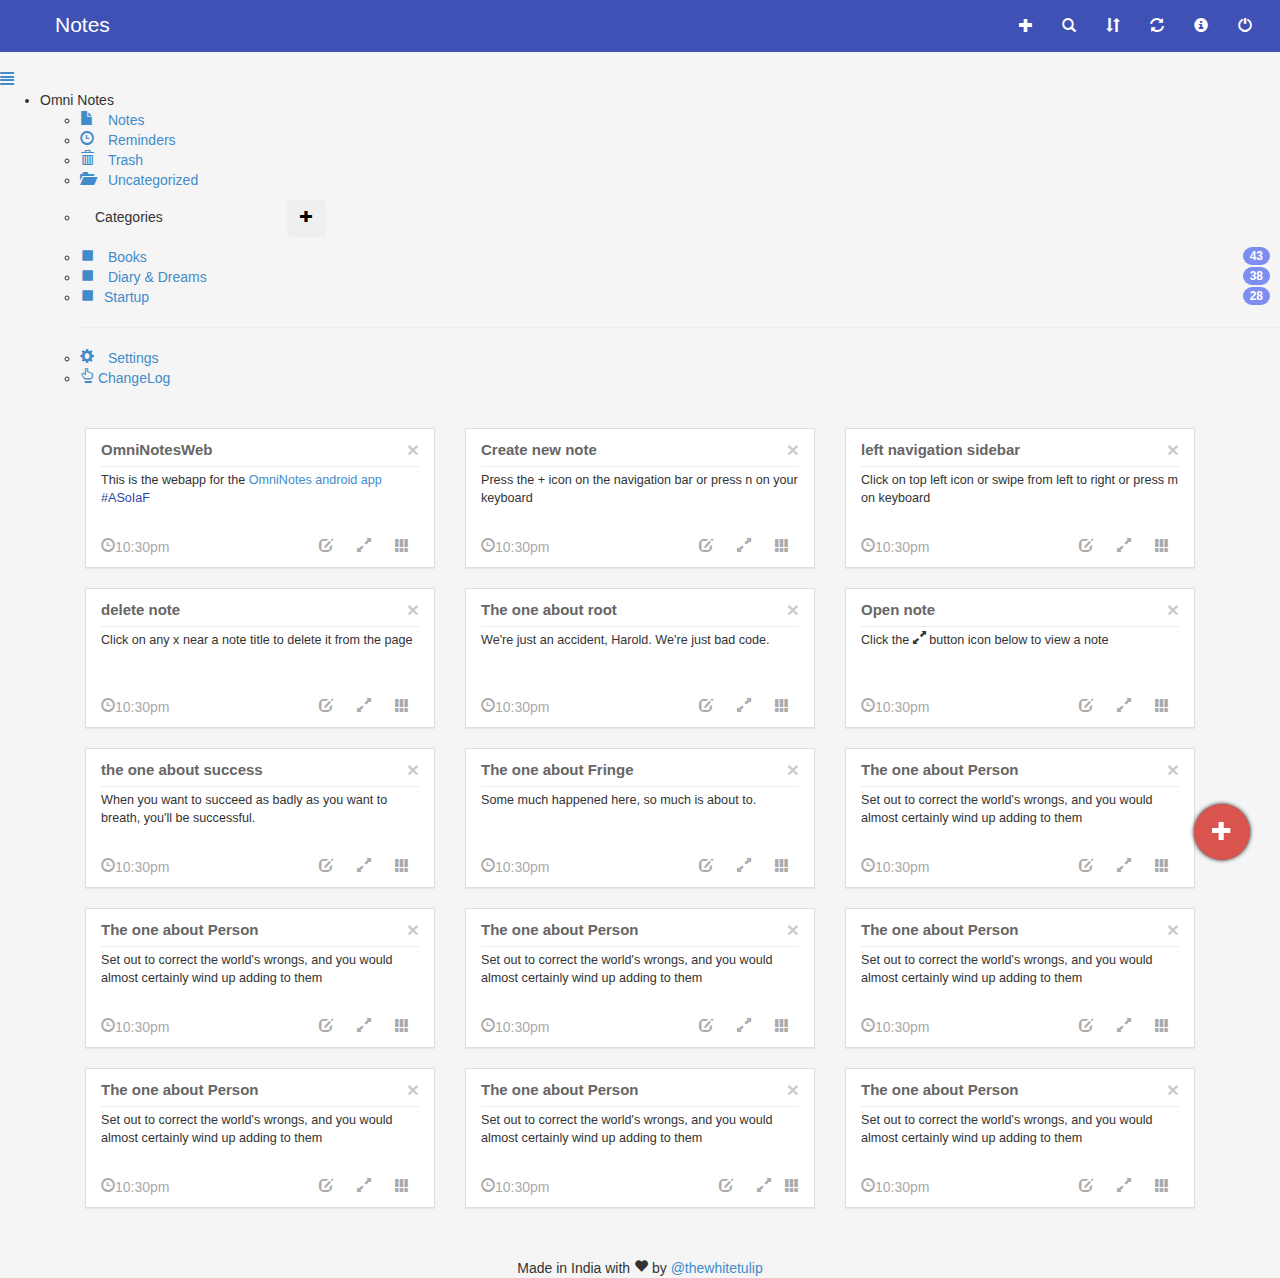
==== commit 2a9e108d: "Changes to Note Panels" ====
--- a/index.html
+++ b/index.html
@@ -97,6 +97,7 @@
 
 		<!--end mainHeader -->
 		<button class=" btn-danger btn glyphicon glyphicon-plus floating-action-icon"></button>
+
 		<!-- Add note modal -->
 		<div class="modal fade " id="addNoteModal" tabindex="-1" role="dialog" aria-labelledby="newNoteLabel" aria-hidden="true">
 			<div class="modal-dialog">
@@ -113,7 +114,7 @@
 							</div>
 							<div class="form-group">
                  <!-- <label for="note-content" class="control-label">Content:</label> -->
-                <textarea class="form-control" id="add-note-content" placeholder="Content" rows="20" style="border:none;border-bottom:1px solid gray; box-shadow:none;"></textarea>
+                <textarea class="form-control" id="add-note-content" placeholder="Content" rows="10" style="border:none;border-bottom:1px solid gray; box-shadow:none;"></textarea>
 							</div>
 						</form>
 					</div>
@@ -126,7 +127,7 @@
 		</div>
 
 		<!-- modal for change log -->
-		<div class="modal fade" id="changeLogModal">
+		<div class="modal fade margin-top-140" id="changeLogModal">
 			<div class="modal-dialog">
 				<div class="modal-content">
 					<div class="modal-header">
@@ -183,7 +184,7 @@
 	<div id="main" class="container-fluid">
     <div class="col-sm-12" id="notesFeed">
     		<div class="container" id="main">
-    					<div class="col-md-12 row">
+    					<div class="col-md-12 row notes-container">
  <!-- <div class="col-md-4 col-sm-4 ">
  	<div class="panel note-lg ">
         <div class="panel-heading"> Create history<button class="close note-close"> &times;</button></div>
@@ -194,7 +195,7 @@
         </div>
         </div> -->
 
- 	<div class="col-md-4 col-sm-4 ">
+ 	<div class="col-xs-12 col-sm-12 col-md-4 col-lg-4">
         <div class="panel note-sm notes">
         	<div class="panel-heading" > OmniNotesWeb<button class="close note-close" id="note-delete"> &times;</button></div>
         	<hr style="margin:0 0 3px;">
@@ -235,7 +236,7 @@
 
  </div> -->
 
- <div class="col-md-4 col-sm-4 ">
+ <div class="col-xs-12 col-sm-12 col-md-4 col-lg-4 ">
  	<div class="panel note-sm">
         <div class="panel-heading"> Create new note<button class="close note-close"> &times;</button></div>
         <hr style="margin:0 0 3px;">
@@ -264,7 +265,7 @@
  	</div>
  </div>
 
- <div class="col-md-4 col-sm-4 ">
+ <div class="col-xs-12 col-sm-12 col-md-4 col-lg-4 ">
  	<div class="panel note-sm">
         <div class="panel-heading"> left navigation sidebar<button class="close note-close"> &times;</button></div>
         <hr style="margin:0 0 3px;">
@@ -292,7 +293,7 @@
  	</div>
  </div>
 
- <div class="col-md-4 col-sm-4 ">
+ <div class="col-xs-12 col-sm-12 col-md-4 col-lg-4 ">
  	<div class="panel note-sm">
         <div class="panel-heading"> delete note<button class="close note-close"> &times;</button></div>
         <hr style="margin:0 0 3px;">
@@ -319,7 +320,7 @@
         </div>
  	</div>
  </div>
- <div class="col-md-4 col-sm-4 ">
+ <div class="col-xs-12 col-sm-12 col-md-4 col-lg-4 ">
  	<div class="panel note-sm">
         <div class="panel-heading"> The one about root<button class="close note-close"> &times;</button></div>
         <hr style="margin:0 0 3px;">
@@ -347,7 +348,7 @@
         </div>
  	</div>
  </div>
- <div class="col-md-4 col-sm-4 ">
+ <div class="col-xs-12 col-sm-12 col-md-4 col-lg-4 ">
  	<div class="panel note-sm">
         <div class="panel-heading"> Open note<button class="close note-close"> &times;</button></div>
         <hr style="margin:0 0 3px;">
@@ -375,7 +376,7 @@
         </div>
  	</div>
  </div>
- <div class="col-md-4 col-sm-4 ">
+ <div class="col-xs-12 col-sm-12 col-md-4 col-lg-4 ">
  	<div class="panel note-sm">
         <div class="panel-heading"> the one about success <button class="close note-close" id="note-delete"> &times;</button></div>
         <hr style="margin:0 0 3px;">
@@ -450,7 +451,7 @@
         </div>
  	</div>
  </div>
- <div class="col-md-4 col-sm-4 ">
+ <div class="col-xs-12 col-sm-12 col-md-4 col-lg-4 ">
  	<div class="panel note-sm">
         <div class="panel-heading"> The one about Person<button class="close note-close"> &times;</button> </div>
         <hr style="margin:0 0 3px;">
@@ -478,7 +479,7 @@
  	</div>
  </div>
 
- <div class="col-md-4 col-sm-4 ">
+ <div class="col-xs-12 col-sm-12 col-md-4 col-lg-4 ">
  	<div class="panel note-sm">
         <div class="panel-heading"> The one about Person<button class="close note-close"> &times;</button> </div>
         <hr style="margin:0 0 3px;">
@@ -506,7 +507,7 @@
  	</div>
  </div>
 
- <div class="col-md-4 col-sm-4 ">
+ <div class="col-xs-12 col-sm-12 col-md-4 col-lg-4 ">
  	<div class="panel note-sm">
         <div class="panel-heading"> The one about Person <button class="close note-close"> &times;</button></div>
         <hr style="margin:0 0 3px;">
@@ -534,7 +535,7 @@
  	</div>
  </div>
 
- <div class="col-md-4 col-sm-4 ">
+ <div class="col-xs-12 col-sm-12 col-md-4 col-lg-4 ">
  	<div class="panel note-sm">
         <div class="panel-heading"> The one about Person <button class="close note-close"> &times;</button></div>
         <hr style="margin:0 0 3px;">
@@ -562,7 +563,7 @@
  	</div>
  </div>
 
- <div class="col-md-4 col-sm-4 ">
+ <div class="col-xs-12 col-sm-12 col-md-4 col-lg-4 ">
  	<div class="panel note-sm">
         <div class="panel-heading"> The one about Person <button class="close note-close"> &times;</button></div>
         <hr style="margin:0 0 3px;">
@@ -590,14 +591,14 @@
  	</div>
  </div>
 
- <div class="col-md-4 col-sm-4 ">
+ <div class="col-xs-12 col-sm-12 col-md-4 col-lg-4 ">
  	<div class="panel note-sm">
         <div class="panel-heading"> The one about Person<button class="close note-close"> &times;</button> </div>
         <hr style="margin:0 0 3px;">
         <div class="panel-body">Set out to correct the world's wrongs, and you would almost certainly wind up adding to them</div>
         <div  class="panel-footer" >
         	<div class=" pull-left" >
-        		<p>
+        		<p class="note-time">
         			<span class="glyphicon glyphicon-time">10:30pm</span>
         		</p>
         	</div>
@@ -619,7 +620,7 @@
  	</div>
  </div>
 
-<div class="col-md-4 col-sm-4 ">
+<div class="col-xs-12 col-sm-12 col-md-4 col-lg-4 ">
  	<div class="panel note-sm">
         <div class="panel-heading"> The one about Person <button class="close note-close"> &times;</button></div>
         <hr style="margin:0 0 3px;">
--- a/includes/css/styles.css
+++ b/includes/css/styles.css
@@ -37,12 +37,15 @@
   position: fixed;
   bottom:40px;
   right:30px;
-  z-index:10001;
-  width: 70px;
-  height: 70px;
-  padding: 10px 16px;
-  font-size: 24px;
+  z-index:101;
+  width: 56px;
+  height: 56px;
+  font-size: 20px;
   border-radius: 35px;
+  box-shadow:0 0 4px #111;
+  padding-top:10px !important;
+
+
 }
 /*--------------------------------------
 Typography
@@ -170,6 +173,7 @@
   box-shadow:0px 1px 0px #CFCFCF;
   border-radius:0 0 4px 4px;
   */
+
   border-radius:0 0 0px 0px;
 }
 
@@ -180,10 +184,11 @@
 .panel .panel-heading {
   background-color:#ffffff;
   font-weight:700;
-  font-size:16px;
-  color:#262626;
+  font-size:15px;
+  color:#666666;
   border-color:#ffffff;
   margin-bottom:0px;
+  padding-bottom:5px;
 
 }
 .panel .panel-heading a {
@@ -194,10 +199,19 @@
   border-color:#cccccc;
 }
 
-
+.panel .panel-body {
+
+  margin-top:5px;
+  font-size: 0.9em;
+}
 #notesFeed .panel-footer{
   color:#aaa;
 }
+.notes-container {
+
+  padding:30px;
+}
+
 /*--------------------------------------
 Navigation drawer
 -------------------------------------- */
@@ -278,6 +292,24 @@
     height:150px;
   }
 
+  .floating-action-icon{
+    position: fixed;
+    bottom:35px;
+    right:20px;
+    z-index:101;
+    width: 50px;
+    height: 50px;
+    padding: 10px 10px;
+    font-size: 24px;
+    border-radius: 25px;
+    text-align:center;
+  }
+
+  .modal-dialog{
+    width:240px;
+  }
+
+
 }
 
 
@@ -302,12 +334,16 @@
     height:360px;
     /*change later*/
   }
+  .modal-dialog{
+    width:250px;
+  }
 
 }
 
 
 /* Large desktop */
 @media (min-width: 1200px) {
+
 }
 
 /*--------------------------------------
@@ -319,3 +355,19 @@
 .sidebar-wrapper.sidebar-default.sidebar-open, .sidebar-wrapper.sidebar-default.sidebar-dragging{
   width:260px;
 }
+
+/*Modal dialog*/
+
+.modal-footer {
+  padding: 10px 15px 15px;
+  margin:0;
+  border:none;
+}
+
+.modal-body{
+  padding: 20px 20px 10px 20px;  # reduces the default paddings
+}
+
+.modal{
+  overflow: hidden;
+}
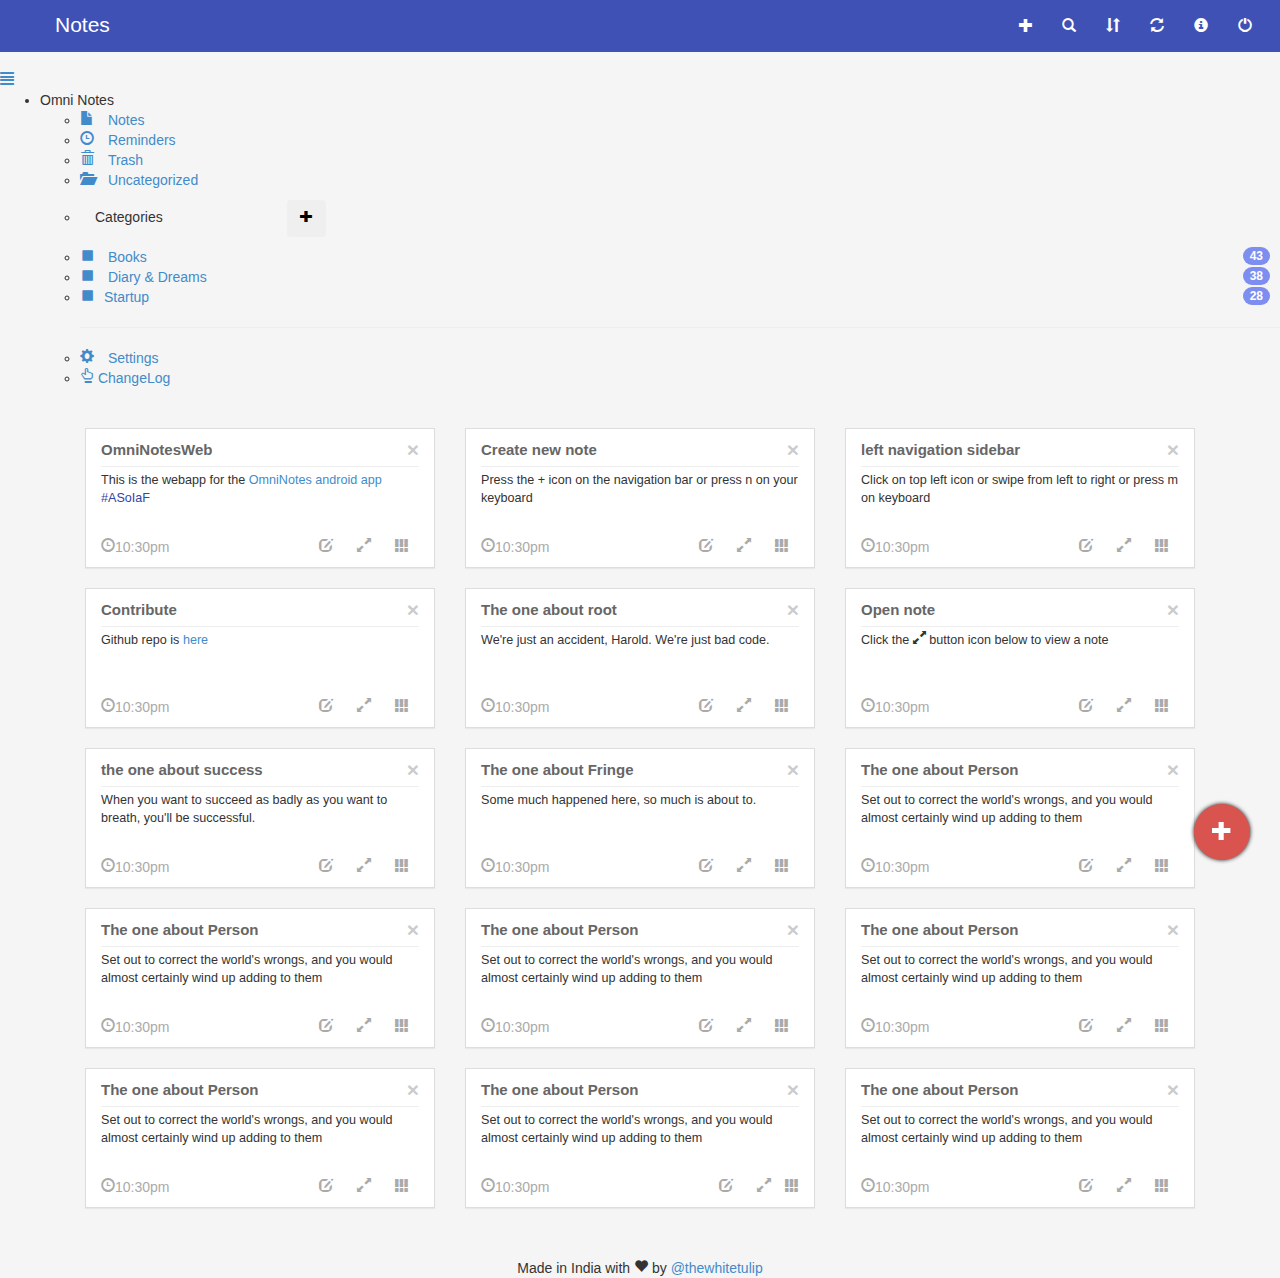
==== commit fd9e42dd: "Update index.html" ====
--- a/index.html
+++ b/index.html
@@ -295,9 +295,9 @@
 
  <div class="col-xs-12 col-sm-12 col-md-4 col-lg-4 ">
  	<div class="panel note-sm">
-        <div class="panel-heading"> delete note<button class="close note-close"> &times;</button></div>
-        <hr style="margin:0 0 3px;">
-        <div class="panel-body">Click on any x near a note title to delete it from the page</div>
+        <div class="panel-heading"> Contribute<button class="close note-close"> &times;</button></div>
+        <hr style="margin:0 0 3px;">
+        <div class="panel-body">Github repo is <a href="https://github.com/thewhitetulip/omninotesweb"> here</a></div>
         <div  class="panel-footer" >
         	<div class=" pull-left" >
         		<p>
@@ -424,7 +424,7 @@
         </div>
  	</div>
  </div> -->
- <div class="col-md-4 col-sm-4 ">
+ <div class="col-xs-12 col-sm-12 col-md-4 col-lg-4">
  	<div class="panel note-sm">
         <div class="panel-heading"> The one about Fringe<button class="close note-close"> &times;</button></div>
         <hr style="margin:0 0 3px;">
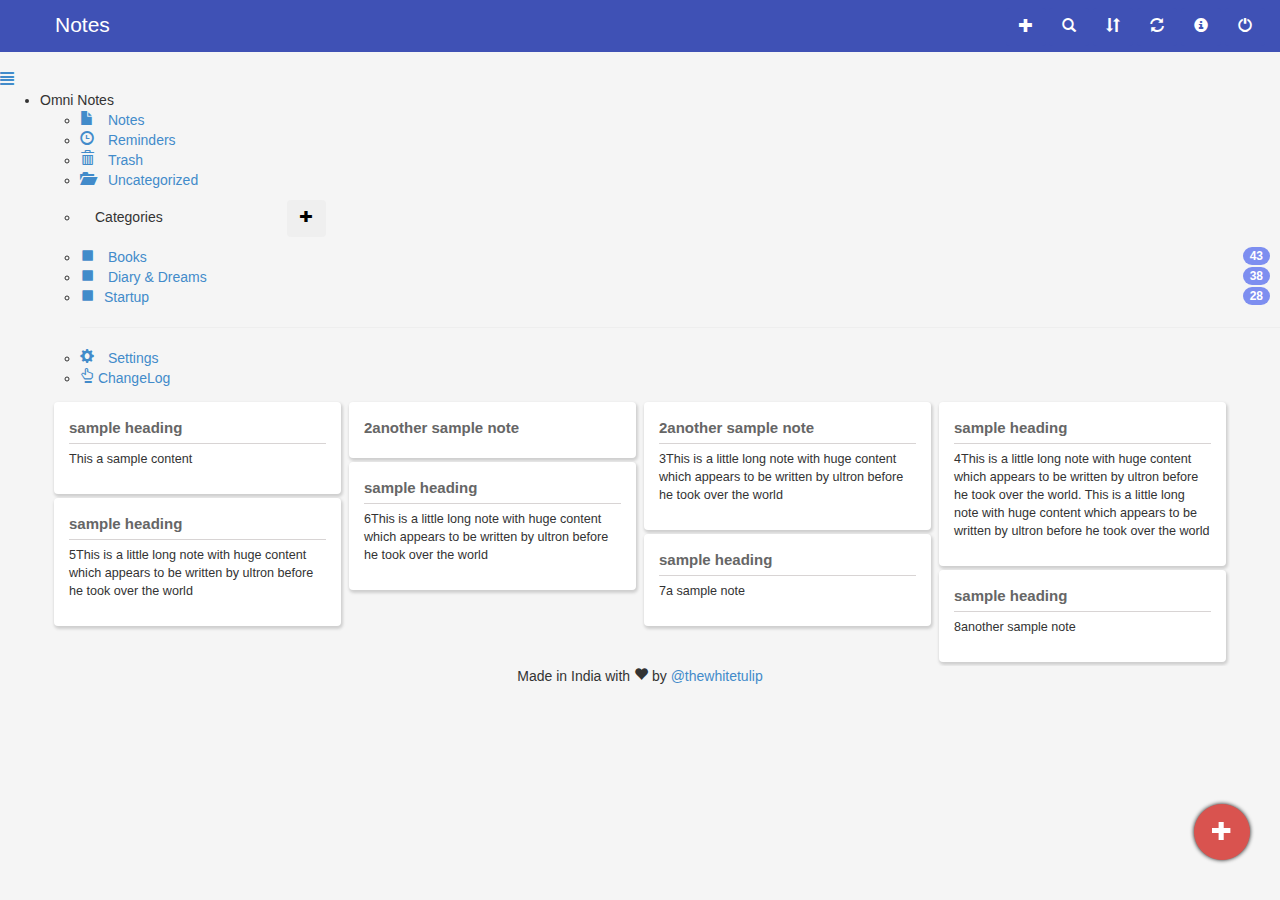
==== commit 435be101: "uneven grid attempt 1" ====
--- a/index.html
+++ b/index.html
@@ -181,478 +181,41 @@
 
 
 
-	<div id="main" class="container-fluid">
-    <div class="col-sm-12" id="notesFeed">
-    		<div class="container" id="main">
-    					<div class="col-md-12 row notes-container">
- <!-- <div class="col-md-4 col-sm-4 ">
- 	<div class="panel note-lg ">
-        <div class="panel-heading"> Create history<button class="close note-close"> &times;</button></div>
-        <hr style="margin:0 0 3px;">
-        <div class="panel-body">Don't be afraid to ask questions, history is made by the people who asked questions. Millions said the apple fell down, newton was the first one to ask WHY.
-        	<br><br>Don't be afraid to ask questions, history is made by the people who asked questions. Millions said the apple fell down, newton was the first one to ask WHY.
-        	<br><br>Don't be afraid to ask questions, history is made by the people who asked questions. Millions said the apple fell down, newton was the first one to ask WHY.
+	<div class="row notes-container">
+     <div class="timeline" data-columns>
+            <div class="note" >
+                <p class="noteHeading">sample heading</p>
+                <p class="noteContent">This a sample content</p>
+            </div>
+            <div class="note">
+                <p class="noteHeading">2another sample note</p>
+            </div>
+            <div class="note">
+                <p class="noteHeading">2another sample note</p>
+                <p class="noteContent">3This is a little long note with huge content which appears to be written by ultron before he took over the world</p>
+            </div>
+            <div class="note">
+                <p class="noteHeading">sample heading</p>
+                <p class="noteContent">4This is a little long note with huge content which appears to be written by ultron before he took over the world. This is a little long note with huge content which appears to be written by ultron before he took over the world</p>
+            </div>
+            <div class="note">
+                <p class="noteHeading">sample heading</p>
+                <p class="noteContent">5This is a little long note with huge content which appears to be written by ultron before he took over the world</p>
+            </div>
+            <div class="note">
+                <p class="noteHeading">sample heading</p>
+                <p class="noteContent">6This is a little long note with huge content which appears to be written by ultron before he took over the world</p>
+            </div>
+            <div class="note" >
+                <p class="noteHeading">sample heading</p>
+                <p class="noteContent">7a sample note</p>
+            </div>
+            <div class="note">
+                <p class="noteHeading">sample heading</p>
+                <p class="noteContent">8another sample note</p>
+            </div>
         </div>
-        </div> -->
-
- 	<div class="col-xs-12 col-sm-12 col-md-4 col-lg-4">
-        <div class="panel note-sm notes">
-        	<div class="panel-heading" > OmniNotesWeb<button class="close note-close" id="note-delete"> &times;</button></div>
-        	<hr style="margin:0 0 3px;">
-        	<div class="panel-body">This is the webapp for the  <a href="https://play.google.com/apps/testing/it.feio.android.omninotes">OmniNotes android app</a> <span class="hashtag">#ASoIaF</span></div>
-        	<div  class="panel-footer" >
-        			<div class=" pull-left" >
-        				<p>
-        					<span class="glyphicon glyphicon-time">10:30pm</span>
-        				</p>
-        	    </div>
-        				<div class="dropdown pull-right">
-        					<span class="edit-note" href="#openNoteModal"  data-toggle="modal" style="text-decoration:none;cursor:pointer; margin-left:10px; margin-right:10px;"> <span class="glyphicon glyphicon-edit" ></span></span>
-        					<span class="open-note"  data-toggle="modal" style="text-decoration:none;cursor:pointer; margin-left:10px; margin-right:10px;"> <span class="glyphicon glyphicon-resize-full" ></span></span>
-        					<span class="dropdown-toggle" type="button" id="dropdownMenu1" data-toggle="dropdown" style="text-decoration:none;cursor:pointer;margin-left:10px; margin-right:10px;">
-                  <span class="glyphicon glyphicon-th"></span>
-        					</span>
-        					<ul class="dropdown-menu " role="menu" aria-labelledby="dropdownMenu1">
-							     <li role="presentation"><a role="menuitem" tabindex="-1" href=""><span class="glyphicon glyphicon-time"></span>  Reminder</a></li>
-							     <li role="presentation"><a role="menuitem" tabindex="-1" href=""><span class="glyphicon glyphicon-share"></span>  Share</a></li>
-							     <li role="presentation"><a role="menuitem" tabindex="-1" href=""><span class="glyphicon glyphicon-lock"></span> Mask</a></li>
-							     <li role="presentation"><a role="menuitem" tabindex="-1" href=""><span class="glyphicon glyphicon-inbox"></span>  Archive</a></li>
-							     <li role="presentation"><a role="menuitem" tabindex="-1" href=""><span class="glyphicon glyphicon-trash"></span>  Delete</a></li>
-        					</ul>
-        			</div>
-        		</div>
-        	</div>
- 	</div>
-
- <!-- <div class="col-md-4 col-sm-4 ">
- 	<div class="panel note-md">
-        <div class="panel-heading"> UI<button class="close note-close"> &times;</button></div>
-        <hr style="margin:0 0 3px;">
-        <div class="panel-body"> UIs are like  jokes, not good enough if you have to explain it.
-        	UIs are like  jokes, not good enough if you have to explain it
-        	UIs are like  jokes, not good enough if you have to explain it
-        	UIs are like  jokes, not good enough if you have to explain it</div>
- 	</div>
-
- </div> -->
-
- <div class="col-xs-12 col-sm-12 col-md-4 col-lg-4 ">
- 	<div class="panel note-sm">
-        <div class="panel-heading"> Create new note<button class="close note-close"> &times;</button></div>
-        <hr style="margin:0 0 3px;">
-        <div class="panel-body">Press the + icon on the navigation bar or press n on your keyboard</div>
-        <div  class="panel-footer" >
-        	<div class=" pull-left" >
-        		<p>
-        			<span class="glyphicon glyphicon-time">10:30pm</span>
-        		</p>
-        	</div>
-        	<div class="dropdown pull-right">
-        		<span class="edit-note" href="#openNoteModal"  data-toggle="modal" style="text-decoration:none;cursor:pointer; margin-left:10px; margin-right:10px;"> <span class="glyphicon glyphicon-edit" ></span></span>
-        		<span class="open-note" href="#openNoteModal"  data-toggle="modal" style="text-decoration:none;cursor:pointer; margin-left:10px; margin-right:10px;"> <span class="glyphicon glyphicon-resize-full" ></span></span>
-        		<span class="dropdown-toggle" type="button" id="dropdownMenu1" data-toggle="dropdown" style="text-decoration:none;cursor:pointer;margin-left:10px; margin-right:10px;">
-        			<span class="glyphicon glyphicon-th"></span>
-        		</span>
-        		<ul class="dropdown-menu " role="menu" aria-labelledby="dropdownMenu1">
-        			<li role="presentation"><a role="menuitem" tabindex="-1" href=""><span class="glyphicon glyphicon-time"></span>  Reminder</a></li>
-        			<li role="presentation"><a role="menuitem" tabindex="-1" href=""><span class="glyphicon glyphicon-share"></span>  Share</a></li>
-        			<li role="presentation"><a role="menuitem" tabindex="-1" href=""><span class="glyphicon glyphicon-lock"></span> Mask</a></li>
-        			<li role="presentation"><a role="menuitem" tabindex="-1" href=""><span class="glyphicon glyphicon-inbox"></span>  Archive</a></li>
-        			<li role="presentation"><a role="menuitem" tabindex="-1" href=""><span class="glyphicon glyphicon-trash"></span>  Delete</a></li>
-        		</ul>
-        	</div>
         </div>
- 	</div>
- </div>
-
- <div class="col-xs-12 col-sm-12 col-md-4 col-lg-4 ">
- 	<div class="panel note-sm">
-        <div class="panel-heading"> left navigation sidebar<button class="close note-close"> &times;</button></div>
-        <hr style="margin:0 0 3px;">
-        <div class="panel-body">Click on top left icon or swipe from left to right or press m on keyboard</div>
-        <div  class="panel-footer" >
-        	<div class=" pull-left" >
-        		<p>
-        			<span class="glyphicon glyphicon-time">10:30pm</span>
-        		</p>
-        	</div>
-        	<div class="dropdown pull-right">
-        		<span class="edit-note" href="#openNoteModal"  data-toggle="modal" style="text-decoration:none;cursor:pointer; margin-left:10px; margin-right:10px;"> <span class="glyphicon glyphicon-edit" ></span></span>
-        		<span class="open-note" href="#openNoteModal"  data-toggle="modal" style="text-decoration:none;cursor:pointer; margin-left:10px; margin-right:10px;"> <span class="glyphicon glyphicon-resize-full" ></span></span>
-        		<span class="dropdown-toggle" type="button" id="dropdownMenu1" data-toggle="dropdown" style="text-decoration:none;cursor:pointer;margin-left:10px; margin-right:10px;">        					<span class="glyphicon glyphicon-th"></span>
-        		</span>
-        		<ul class="dropdown-menu " role="menu" aria-labelledby="dropdownMenu1">
-        			<li role="presentation"><a role="menuitem" tabindex="-1" href=""><span class="glyphicon glyphicon-time"></span>  Reminder</a></li>
-        			<li role="presentation"><a role="menuitem" tabindex="-1" href=""><span class="glyphicon glyphicon-share"></span>  Share</a></li>
-        			<li role="presentation"><a role="menuitem" tabindex="-1" href=""><span class="glyphicon glyphicon-lock"></span> Mask</a></li>
-        			<li role="presentation"><a role="menuitem" tabindex="-1" href=""><span class="glyphicon glyphicon-inbox"></span>  Archive</a></li>
-        			<li role="presentation"><a role="menuitem" tabindex="-1" href=""><span class="glyphicon glyphicon-trash"></span>  Delete</a></li>
-        		</ul>
-        	</div>
-        </div>
- 	</div>
- </div>
-
- <div class="col-xs-12 col-sm-12 col-md-4 col-lg-4 ">
- 	<div class="panel note-sm">
-        <div class="panel-heading"> Contribute<button class="close note-close"> &times;</button></div>
-        <hr style="margin:0 0 3px;">
-        <div class="panel-body">Github repo is <a href="https://github.com/thewhitetulip/omninotesweb"> here</a></div>
-        <div  class="panel-footer" >
-        	<div class=" pull-left" >
-        		<p>
-        			<span class="glyphicon glyphicon-time">10:30pm</span>
-        		</p>
-        	</div>
-        	<div class="dropdown pull-right">
-        		<span class="edit-note" href="#openNoteModal"  data-toggle="modal" style="text-decoration:none;cursor:pointer; margin-left:10px; margin-right:10px;"> <span class="glyphicon glyphicon-edit" ></span></span>
-        		<span class="open-note" href="#openNoteModal"  data-toggle="modal" style="text-decoration:none;cursor:pointer; margin-left:10px; margin-right:10px;"> <span class="glyphicon glyphicon-resize-full" ></span></span>
-        		<span class="dropdown-toggle" type="button" id="dropdownMenu1" data-toggle="dropdown" style="text-decoration:none;cursor:pointer;margin-left:10px; margin-right:10px;">        					<span class="glyphicon glyphicon-th"></span>
-        		</span>
-        		<ul class="dropdown-menu " role="menu" aria-labelledby="dropdownMenu1">
-        			<li role="presentation"><a role="menuitem" tabindex="-1" href=""><span class="glyphicon glyphicon-time"></span>  Reminder</a></li>
-        			<li role="presentation"><a role="menuitem" tabindex="-1" href=""><span class="glyphicon glyphicon-share"></span>  Share</a></li>
-        			<li role="presentation"><a role="menuitem" tabindex="-1" href=""><span class="glyphicon glyphicon-lock"></span> Mask</a></li>
-        			<li role="presentation"><a role="menuitem" tabindex="-1" href=""><span class="glyphicon glyphicon-inbox"></span>  Archive</a></li>
-        			<li role="presentation"><a role="menuitem" tabindex="-1" href=""><span class="glyphicon glyphicon-trash"></span>  Delete</a></li>
-        		</ul>
-        	</div>
-        </div>
- 	</div>
- </div>
- <div class="col-xs-12 col-sm-12 col-md-4 col-lg-4 ">
- 	<div class="panel note-sm">
-        <div class="panel-heading"> The one about root<button class="close note-close"> &times;</button></div>
-        <hr style="margin:0 0 3px;">
-        <div class="panel-body">We're just an accident,  Harold. We're just bad code.</div>
-        <div  class="panel-footer" >
-        	<div class=" pull-left" >
-        		<p>
-        			<span class="glyphicon glyphicon-time">10:30pm</span>
-        		</p>
-        	</div>
-        	<div class="dropdown pull-right">
-        		<span class="edit-note" href="#openNoteModal"  data-toggle="modal" style="text-decoration:none;cursor:pointer; margin-left:10px; margin-right:10px;"> <span class="glyphicon glyphicon-edit" ></span></span>
-        		<span class="open-note" href="#openNoteModal"  data-toggle="modal" style="text-decoration:none;cursor:pointer; margin-left:10px; margin-right:10px;"> <span class="glyphicon glyphicon-resize-full" ></span></span>
-        		<span class="dropdown-toggle" type="button" id="dropdownMenu1" data-toggle="dropdown" style="text-decoration:none;cursor:pointer;margin-left:10px; margin-right:10px;">
-        			<span class="glyphicon glyphicon-th"></span>
-        		</span>
-        		<ul class="dropdown-menu " role="menu" aria-labelledby="dropdownMenu1">
-        			<li role="presentation"><a role="menuitem" tabindex="-1" href=""><span class="glyphicon glyphicon-time"></span>  Reminder</a></li>
-        			<li role="presentation"><a role="menuitem" tabindex="-1" href=""><span class="glyphicon glyphicon-share"></span>  Share</a></li>
-        			<li role="presentation"><a role="menuitem" tabindex="-1" href=""><span class="glyphicon glyphicon-lock"></span> Mask</a></li>
-        			<li role="presentation"><a role="menuitem" tabindex="-1" href=""><span class="glyphicon glyphicon-inbox"></span>  Archive</a></li>
-        			<li role="presentation"><a role="menuitem" tabindex="-1" href=""><span class="glyphicon glyphicon-trash"></span>  Delete</a></li>
-        		</ul>
-        	</div>
-        </div>
- 	</div>
- </div>
- <div class="col-xs-12 col-sm-12 col-md-4 col-lg-4 ">
- 	<div class="panel note-sm">
-        <div class="panel-heading"> Open note<button class="close note-close"> &times;</button></div>
-        <hr style="margin:0 0 3px;">
-        <div class="panel-body">Click the <span class="glyphicon glyphicon-resize-full"> button icon below to view a note</div>
-        <div  class="panel-footer" >
-        	<div class=" pull-left" >
-        		<p>
-        			<span class="glyphicon glyphicon-time">10:30pm</span>
-        		</p>
-        	</div>
-        	<div class="dropdown pull-right">
-        		<span class="edit-note" href="#openNoteModal"  data-toggle="modal" style="text-decoration:none;cursor:pointer; margin-left:10px; margin-right:10px;"> <span class="glyphicon glyphicon-edit" ></span></span>
-        		<span class="open-note" href="#openNoteModal"  data-toggle="modal" style="text-decoration:none;cursor:pointer; margin-left:10px; margin-right:10px;"> <span class="glyphicon glyphicon-resize-full" ></span></span>
-        		<span class="dropdown-toggle" type="button" id="dropdownMenu1" data-toggle="dropdown" style="text-decoration:none;cursor:pointer;margin-left:10px; margin-right:10px;">
-        			<span class="glyphicon glyphicon-th"></span>
-        		</span>
-        		<ul class="dropdown-menu " role="menu" aria-labelledby="dropdownMenu1">
-        			<li role="presentation"><a role="menuitem" tabindex="-1" href=""><span class="glyphicon glyphicon-time"></span>  Reminder</a></li>
-        			<li role="presentation"><a role="menuitem" tabindex="-1" href=""><span class="glyphicon glyphicon-share"></span>  Share</a></li>
-        			<li role="presentation"><a role="menuitem" tabindex="-1" href=""><span class="glyphicon glyphicon-lock"></span> Mask</a></li>
-        			<li role="presentation"><a role="menuitem" tabindex="-1" href=""><span class="glyphicon glyphicon-inbox"></span>  Archive</a></li>
-        			<li role="presentation"><a role="menuitem" tabindex="-1" href=""><span class="glyphicon glyphicon-trash"></span>  Delete</a></li>
-        		</ul>
-        	</div>
-        </div>
- 	</div>
- </div>
- <div class="col-xs-12 col-sm-12 col-md-4 col-lg-4 ">
- 	<div class="panel note-sm">
-        <div class="panel-heading"> the one about success <button class="close note-close" id="note-delete"> &times;</button></div>
-        <hr style="margin:0 0 3px;">
-        <div class="panel-body">When you want to succeed as badly as you want to breath, you'll be successful.</div>
-        <div  class="panel-footer" >
-        	<div class=" pull-left" >
-        		<p>
-        			<span class="glyphicon glyphicon-time">10:30pm</span>
-        		</p>
-        	</div>
-        	<div class="dropdown pull-right">
-        		<span class="edit-note" href="#openNoteModal"  data-toggle="modal" style="text-decoration:none;cursor:pointer; margin-left:10px; margin-right:10px;"> <span class="glyphicon glyphicon-edit" ></span></span>
-        		<span class="open-note" href="#openNoteModal"  data-toggle="modal" style="text-decoration:none;cursor:pointer; margin-left:10px; margin-right:10px;"> <span class="glyphicon glyphicon-resize-full" ></span></span>
-        		<span class="dropdown-toggle" type="button" id="dropdownMenu1" data-toggle="dropdown" style="text-decoration:none;cursor:pointer;margin-left:10px; margin-right:10px;">
-        			<span class="glyphicon glyphicon-th"></span>
-        		</span>
-        		<ul class="dropdown-menu " role="menu" aria-labelledby="dropdownMenu1">
-        			<li role="presentation"><a role="menuitem" tabindex="-1" href=""><span class="glyphicon glyphicon-time"></span>  Reminder</a></li>
-        			<li role="presentation"><a role="menuitem" tabindex="-1" href=""><span class="glyphicon glyphicon-share"></span>  Share</a></li>
-        			<li role="presentation"><a role="menuitem" tabindex="-1" href=""><span class="glyphicon glyphicon-lock"></span> Mask</a></li>
-        			<li role="presentation"><a role="menuitem" tabindex="-1" href=""><span class="glyphicon glyphicon-inbox"></span>  Archive</a></li>
-        			<li role="presentation"><a role="menuitem" tabindex="-1" href=""><span class="glyphicon glyphicon-trash"></span>  Delete</a></li>
-        		</ul>
-        	</div>
-        </div>
- 	</div>
- </div>
- <!-- <div class="col-md-4 col-sm-4 ">
- 	<div class="panel note-md">
-        <div class="panel-heading"> Quote<button class="close note-close"> &times;</button></div>
-        <hr style="margin:0 0 3px;">
-        <div class="panel-body">"The moment you realize that everything in the world around you was built by people who were no smarter than you, you become an element of change yourself...you can change anything"</div>
- 	</div>
- </div>
- <div class="col-md-4 col-sm-4 ">
- 	<div class="panel note-md">
-        <div class="panel-heading"> productivity hack<button class="close note-close"> &times;</button></div>
-        <hr style="margin:0 0 3px;">
-        <div class="panel-body">
-        	<ol>
-        		<li>switch off the news, nothing useful happens all the time.</li>
-        		<li>cut back TV time</li>
-        		<li>keep written track of goals</li>
-        	</ol>
-        </div>
- 	</div>
- </div> -->
- <div class="col-xs-12 col-sm-12 col-md-4 col-lg-4">
- 	<div class="panel note-sm">
-        <div class="panel-heading"> The one about Fringe<button class="close note-close"> &times;</button></div>
-        <hr style="margin:0 0 3px;">
-        <div class="panel-body">Some much happened here, so much is about to.</div>
-        <div  class="panel-footer" >
-        	<div class=" pull-left" >
-        		<p>
-        			<span class="glyphicon glyphicon-time">10:30pm</span>
-        		</p>
-        	</div>
-        	<div class="dropdown pull-right">
-        		<span class="edit-note" href="#openNoteModal"  data-toggle="modal" style="text-decoration:none;cursor:pointer; margin-left:10px; margin-right:10px;"> <span class="glyphicon glyphicon-edit" ></span></span>
-        		<span class="open-note" href="#openNoteModal"  data-toggle="modal" style="text-decoration:none;cursor:pointer; margin-left:10px; margin-right:10px;"> <span class="glyphicon glyphicon-resize-full" ></span></span>
-        		<span class="dropdown-toggle" type="button" id="dropdownMenu1" data-toggle="dropdown" style="text-decoration:none;cursor:pointer;margin-left:10px; margin-right:10px;">        					<span class="glyphicon glyphicon-th"></span>
-        		</span>
-        		<ul class="dropdown-menu " role="menu" aria-labelledby="dropdownMenu1">
-        			<li role="presentation"><a role="menuitem" tabindex="-1" href=""><span class="glyphicon glyphicon-time"></span>  Reminder</a></li>
-        			<li role="presentation"><a role="menuitem" tabindex="-1" href=""><span class="glyphicon glyphicon-share"></span>  Share</a></li>
-        			<li role="presentation"><a role="menuitem" tabindex="-1" href=""><span class="glyphicon glyphicon-lock"></span> Mask</a></li>
-        			<li role="presentation"><a role="menuitem" tabindex="-1" href=""><span class="glyphicon glyphicon-inbox"></span>  Archive</a></li>
-        			<li role="presentation"><a role="menuitem" tabindex="-1" href=""><span class="glyphicon glyphicon-trash"></span>  Delete</a></li>
-        		</ul>
-        	</div>
-        </div>
- 	</div>
- </div>
- <div class="col-xs-12 col-sm-12 col-md-4 col-lg-4 ">
- 	<div class="panel note-sm">
-        <div class="panel-heading"> The one about Person<button class="close note-close"> &times;</button> </div>
-        <hr style="margin:0 0 3px;">
-        <div class="panel-body">Set out to correct the world's wrongs, and you would almost certainly wind up adding to them</div>
-        <div  class="panel-footer" >
-        	<div class=" pull-left" >
-        		<p>
-        			<span class="glyphicon glyphicon-time">10:30pm</span>
-        		</p>
-        	</div>
-        	<div class="dropdown pull-right">
-        		<span class="edit-note" href="#openNoteModal"  data-toggle="modal" style="text-decoration:none;cursor:pointer; margin-left:10px; margin-right:10px;"> <span class="glyphicon glyphicon-edit" ></span></span>
-        		<span class="open-note" href="#openNoteModal"  data-toggle="modal" style="text-decoration:none;cursor:pointer; margin-left:10px; margin-right:10px;"> <span class="glyphicon glyphicon-resize-full" ></span></span>
-        		<span class="dropdown-toggle" type="button" id="dropdownMenu1" data-toggle="dropdown" style="text-decoration:none;cursor:pointer;margin-left:10px; margin-right:10px;">        					<span class="glyphicon glyphicon-th"></span>
-        		</span>
-        		<ul class="dropdown-menu " role="menu" aria-labelledby="dropdownMenu1">
-        			<li role="presentation"><a role="menuitem" tabindex="-1" href=""><span class="glyphicon glyphicon-time"></span>  Reminder</a></li>
-        			<li role="presentation"><a role="menuitem" tabindex="-1" href=""><span class="glyphicon glyphicon-share"></span>  Share</a></li>
-        			<li role="presentation"><a role="menuitem" tabindex="-1" href=""><span class="glyphicon glyphicon-lock"></span> Mask</a></li>
-        			<li role="presentation"><a role="menuitem" tabindex="-1" href=""><span class="glyphicon glyphicon-inbox"></span>  Archive</a></li>
-        			<li role="presentation"><a role="menuitem" tabindex="-1" href=""><span class="glyphicon glyphicon-trash"></span>  Delete</a></li>
-        		</ul>
-        	</div>
-        </div>
- 	</div>
- </div>
-
- <div class="col-xs-12 col-sm-12 col-md-4 col-lg-4 ">
- 	<div class="panel note-sm">
-        <div class="panel-heading"> The one about Person<button class="close note-close"> &times;</button> </div>
-        <hr style="margin:0 0 3px;">
-        <div class="panel-body">Set out to correct the world's wrongs, and you would almost certainly wind up adding to them</div>
-        <div  class="panel-footer" >
-        	<div class=" pull-left" >
-        		<p>
-        			<span class="glyphicon glyphicon-time">10:30pm</span>
-        		</p>
-        	</div>
-        	<div class="dropdown pull-right">
-        		<span class="edit-note" href="#openNoteModal"  data-toggle="modal" style="text-decoration:none;cursor:pointer; margin-left:10px; margin-right:10px;"> <span class="glyphicon glyphicon-edit" ></span></span>
-        		<span class="open-note" href="#openNoteModal"  data-toggle="modal" style="text-decoration:none;cursor:pointer; margin-left:10px; margin-right:10px;"> <span class="glyphicon glyphicon-resize-full" ></span></span>
-        		<span class="dropdown-toggle" type="button" id="dropdownMenu1" data-toggle="dropdown" style="text-decoration:none;cursor:pointer;margin-left:10px; margin-right:10px;">        					<span class="glyphicon glyphicon-th"></span>
-        		</span>
-        		<ul class="dropdown-menu " role="menu" aria-labelledby="dropdownMenu1">
-        			<li role="presentation"><a role="menuitem" tabindex="-1" href=""><span class="glyphicon glyphicon-time"></span>  Reminder</a></li>
-        			<li role="presentation"><a role="menuitem" tabindex="-1" href=""><span class="glyphicon glyphicon-share"></span>  Share</a></li>
-        			<li role="presentation"><a role="menuitem" tabindex="-1" href=""><span class="glyphicon glyphicon-lock"></span> Mask</a></li>
-        			<li role="presentation"><a role="menuitem" tabindex="-1" href=""><span class="glyphicon glyphicon-inbox"></span>  Archive</a></li>
-        			<li role="presentation"><a role="menuitem" tabindex="-1" href=""><span class="glyphicon glyphicon-trash"></span>  Delete</a></li>
-        		</ul>
-        	</div>
-        </div>
- 	</div>
- </div>
-
- <div class="col-xs-12 col-sm-12 col-md-4 col-lg-4 ">
- 	<div class="panel note-sm">
-        <div class="panel-heading"> The one about Person <button class="close note-close"> &times;</button></div>
-        <hr style="margin:0 0 3px;">
-        <div class="panel-body">Set out to correct the world's wrongs, and you would almost certainly wind up adding to them</div>
-        <div  class="panel-footer" >
-        	<div class=" pull-left" >
-        		<p>
-        			<span class="glyphicon glyphicon-time">10:30pm</span>
-        		</p>
-        	</div>
-        	<div class="dropdown pull-right">
-        		<span class="edit-note" href="#openNoteModal"  data-toggle="modal" style="text-decoration:none;cursor:pointer; margin-left:10px; margin-right:10px;"> <span class="glyphicon glyphicon-edit" ></span></span>
-        		<span class="open-note" href="#openNoteModal"  data-toggle="modal" style="text-decoration:none;cursor:pointer; margin-left:10px; margin-right:10px;"> <span class="glyphicon glyphicon-resize-full" ></span></span>
-        		<span class="dropdown-toggle" type="button" id="dropdownMenu1" data-toggle="dropdown" style="text-decoration:none;cursor:pointer;margin-left:10px; margin-right:10px;">        					<span class="glyphicon glyphicon-th"></span>
-        		</span>
-        		<ul class="dropdown-menu " role="menu" aria-labelledby="dropdownMenu1">
-        			<li role="presentation"><a role="menuitem" tabindex="-1" href=""><span class="glyphicon glyphicon-time"></span>  Reminder</a></li>
-        			<li role="presentation"><a role="menuitem" tabindex="-1" href=""><span class="glyphicon glyphicon-share"></span>  Share</a></li>
-        			<li role="presentation"><a role="menuitem" tabindex="-1" href=""><span class="glyphicon glyphicon-lock"></span> Mask</a></li>
-        			<li role="presentation"><a role="menuitem" tabindex="-1" href=""><span class="glyphicon glyphicon-inbox"></span>  Archive</a></li>
-        			<li role="presentation"><a role="menuitem" tabindex="-1" href=""><span class="glyphicon glyphicon-trash"></span>  Delete</a></li>
-        		</ul>
-        	</div>
-        </div>
- 	</div>
- </div>
-
- <div class="col-xs-12 col-sm-12 col-md-4 col-lg-4 ">
- 	<div class="panel note-sm">
-        <div class="panel-heading"> The one about Person <button class="close note-close"> &times;</button></div>
-        <hr style="margin:0 0 3px;">
-        <div class="panel-body">Set out to correct the world's wrongs, and you would almost certainly wind up adding to them</div>
-        <div  class="panel-footer" >
-        	<div class=" pull-left" >
-        		<p>
-        			<span class="glyphicon glyphicon-time">10:30pm</span>
-        		</p>
-        	</div>
-        	<div class="dropdown pull-right">
-        		<span class="edit-note" href="#openNoteModal"  data-toggle="modal" style="text-decoration:none;cursor:pointer; margin-left:10px; margin-right:10px;"> <span class="glyphicon glyphicon-edit" ></span></span>
-        		<span class="open-note" href="#openNoteModal"  data-toggle="modal" style="text-decoration:none;cursor:pointer; margin-left:10px; margin-right:10px;"> <span class="glyphicon glyphicon-resize-full" ></span></span>
-        		<span class="dropdown-toggle" type="button" id="dropdownMenu1" data-toggle="dropdown" style="text-decoration:none;cursor:pointer;margin-left:10px; margin-right:10px;">        					<span class="glyphicon glyphicon-th"></span>
-        		</span>
-        		<ul class="dropdown-menu " role="menu" aria-labelledby="dropdownMenu1">
-        			<li role="presentation"><a role="menuitem" tabindex="-1" href=""><span class="glyphicon glyphicon-time"></span>  Reminder</a></li>
-        			<li role="presentation"><a role="menuitem" tabindex="-1" href=""><span class="glyphicon glyphicon-share"></span>  Share</a></li>
-        			<li role="presentation"><a role="menuitem" tabindex="-1" href=""><span class="glyphicon glyphicon-lock"></span> Mask</a></li>
-        			<li role="presentation"><a role="menuitem" tabindex="-1" href=""><span class="glyphicon glyphicon-inbox"></span>  Archive</a></li>
-        			<li role="presentation"><a role="menuitem" tabindex="-1" href=""><span class="glyphicon glyphicon-trash"></span>  Delete</a></li>
-        		</ul>
-        	</div>
-        </div>
- 	</div>
- </div>
-
- <div class="col-xs-12 col-sm-12 col-md-4 col-lg-4 ">
- 	<div class="panel note-sm">
-        <div class="panel-heading"> The one about Person <button class="close note-close"> &times;</button></div>
-        <hr style="margin:0 0 3px;">
-        <div class="panel-body">Set out to correct the world's wrongs, and you would almost certainly wind up adding to them</div>
-        <div  class="panel-footer" >
-        	<div class=" pull-left" >
-        		<p>
-        			<span class="glyphicon glyphicon-time">10:30pm</span>
-        		</p>
-        	</div>
-        	<div class="dropdown pull-right">
-        		<span class="edit-note" href="#openNoteModal"  data-toggle="modal" style="text-decoration:none;cursor:pointer; margin-left:10px; margin-right:10px;"> <span class="glyphicon glyphicon-edit" ></span></span>
-        		<span class="open-note" href="#openNoteModal"  data-toggle="modal" style="text-decoration:none;cursor:pointer; margin-left:10px; margin-right:10px;"> <span class="glyphicon glyphicon-resize-full" ></span></span>
-        		<span class="dropdown-toggle" type="button" id="dropdownMenu1" data-toggle="dropdown" style="text-decoration:none;cursor:pointer;margin-left:10px; margin-right:10px;">        					<span class="glyphicon glyphicon-th"></span>
-        		</span>
-        		<ul class="dropdown-menu " role="menu" aria-labelledby="dropdownMenu1">
-        			<li role="presentation"><a role="menuitem" tabindex="-1" href=""><span class="glyphicon glyphicon-time"></span>  Reminder</a></li>
-        			<li role="presentation"><a role="menuitem" tabindex="-1" href=""><span class="glyphicon glyphicon-share"></span>  Share</a></li>
-        			<li role="presentation"><a role="menuitem" tabindex="-1" href=""><span class="glyphicon glyphicon-lock"></span> Mask</a></li>
-        			<li role="presentation"><a role="menuitem" tabindex="-1" href=""><span class="glyphicon glyphicon-inbox"></span>  Archive</a></li>
-        			<li role="presentation"><a role="menuitem" tabindex="-1" href=""><span class="glyphicon glyphicon-trash"></span>  Delete</a></li>
-        		</ul>
-        	</div>
-        </div>
- 	</div>
- </div>
-
- <div class="col-xs-12 col-sm-12 col-md-4 col-lg-4 ">
- 	<div class="panel note-sm">
-        <div class="panel-heading"> The one about Person<button class="close note-close"> &times;</button> </div>
-        <hr style="margin:0 0 3px;">
-        <div class="panel-body">Set out to correct the world's wrongs, and you would almost certainly wind up adding to them</div>
-        <div  class="panel-footer" >
-        	<div class=" pull-left" >
-        		<p class="note-time">
-        			<span class="glyphicon glyphicon-time">10:30pm</span>
-        		</p>
-        	</div>
-        	<div class="dropdown pull-right">
-        		<span class="edit-note" href="#openNoteModal"  data-toggle="modal" style="text-decoration:none;cursor:pointer; margin-left:10px; margin-right:10px;"> <span class="glyphicon glyphicon-edit" ></span></span>
-        		<span class="open-note" href="#openNoteModal"  data-toggle="modal" style="text-decoration:none;cursor:pointer; margin-left:10px; margin-right:10px;"> <span class="glyphicon glyphicon-resize-full" ></span></span>
-        		<span class="dropdown-toggle" type="button" id="dropdownMenu1" data-toggle="dropdown" style="text-decoration:none;cursor:pointer;">
-        			<span class="glyphicon glyphicon-th"></span>
-        		</span>
-        		<ul class="dropdown-menu " role="menu" aria-labelledby="dropdownMenu1">
-        			<li role="presentation"><a role="menuitem" tabindex="-1" href=""><span class="glyphicon glyphicon-time"></span>  Reminder</a></li>
-        			<li role="presentation"><a role="menuitem" tabindex="-1" href=""><span class="glyphicon glyphicon-share"></span>  Share</a></li>
-        			<li role="presentation"><a role="menuitem" tabindex="-1" href=""><span class="glyphicon glyphicon-lock"></span> Mask</a></li>
-        			<li role="presentation"><a role="menuitem" tabindex="-1" href=""><span class="glyphicon glyphicon-inbox"></span>  Archive</a></li>
-        			<li role="presentation"><a role="menuitem" tabindex="-1" href=""><span class="glyphicon glyphicon-trash"></span>  Delete</a></li>
-        		</ul>
-        	</div>
-        </div>
- 	</div>
- </div>
-
-<div class="col-xs-12 col-sm-12 col-md-4 col-lg-4 ">
- 	<div class="panel note-sm">
-        <div class="panel-heading"> The one about Person <button class="close note-close"> &times;</button></div>
-        <hr style="margin:0 0 3px;">
-        <div class="panel-body">Set out to correct the world's wrongs, and you would almost certainly wind up adding to them</div>
-        <div  class="panel-footer" >
-        	<div class=" pull-left" >
-        		<p>
-        			<span class="glyphicon glyphicon-time">10:30pm</span>
-        		</p>
-        	</div>
-
-        	<div class="dropdown pull-right">
-        		<span class="edit-note" href="#openNoteModal"  data-toggle="modal" style="text-decoration:none;cursor:pointer; margin-left:10px; margin-right:10px;"> <span class="glyphicon glyphicon-edit" ></span></span>
-        		<span class="open-note" href="#openNoteModal"  data-toggle="modal" style="text-decoration:none;cursor:pointer; margin-left:10px; margin-right:10px;"> <span class="glyphicon glyphicon-resize-full" ></span></span>
-        		<span class="dropdown-toggle" type="button" id="dropdownMenu1" data-toggle="dropdown" style="text-decoration:none;cursor:pointer;margin-left:10px; margin-right:10px;">        					<span class="glyphicon glyphicon-th"></span>
-        		</span>
-        		<ul class="dropdown-menu " role="menu" aria-labelledby="dropdownMenu1">
-        			<li role="presentation"><a role="menuitem" tabindex="-1" href=""><span class="glyphicon glyphicon-time"></span>  Reminder</a></li>
-        			<li role="presentation"><a role="menuitem" tabindex="-1" href=""><span class="glyphicon glyphicon-share"></span>  Share</a></li>
-        			<li role="presentation"><a role="menuitem" tabindex="-1" href=""><span class="glyphicon glyphicon-lock"></span> Mask</a></li>
-        			<li role="presentation"><a role="menuitem" tabindex="-1" href=""><span class="glyphicon glyphicon-inbox"></span>  Archive</a></li>
-        			<li role="presentation"><a role="menuitem" tabindex="-1" href=""><span class="glyphicon glyphicon-trash"></span>  Delete</a></li>
-        		</ul>
-        	</div>
-
-        </div>
-    		</div>
-    	</div>
-    	</div>
-    </div>
-    </div>
-  </div>
 
 <footer class="footer" >
 	Made in India with <span class="glyphicon glyphicon-heart"></span> by <a href="htp://github.com/thewhitetulip">@thewhitetulip</a>
@@ -672,6 +235,7 @@
 	<script src="includes/js/script.js"></script>
 	<script src="includes/js/hammer.min.js"></script>
 	<script src="includes/js/sidebar.js"></script>
+    <script src="includes/js/salvattore.min.js"></script>
 
 	</body>
 </html>
--- a/includes/css/styles.css
+++ b/includes/css/styles.css
@@ -135,83 +135,80 @@
   display:none;
 }
 
-.panel-footer{
-  background-color: white;
-  border-top:0px;
-}
-
 .dropdown-menu{
   margin-top:-18px;
   margin-right:18px;
   min-width:100px;
 }
+
+.dropdown-menu{
+  margin-top:-18px;
+  margin-right:18px;
+  min-width:100px;
+}
 /*--------------------------------------
 NotesFeed
 -------------------------------------- */
-.note-lg{
-  height:360px;
-}
-
-.note-md{
-  height:240px;
-}
-
-.note-sm{
-  height:140px;
-}
-
-.note-sm .panel-body{
-  height:100px;
-}
-
-.note-sm .panel-body{
-  height:40px;
-}
-
-.panel{
-  /*
-  box-shadow:0px 1px 0px #CFCFCF;
-  border-radius:0 0 4px 4px;
-  */
-
-  border-radius:0 0 0px 0px;
-}
-
-.panel .btn i,.btn span{
-  color:#666666;
-}
-
-.panel .panel-heading {
-  background-color:#ffffff;
-  font-weight:700;
-  font-size:15px;
-  color:#666666;
-  border-color:#ffffff;
-  margin-bottom:0px;
-  padding-bottom:5px;
-
-}
-.panel .panel-heading a {
+.noteHeading { 
+    font-weight:700;
+    font-size:15px;
+    color:#666666;
+    margin-bottom:0px;
+    padding-bottom:5px;
+    
+
+}
+
+.noteHeading a {
   font-weight:400;
   font-size:11px;
 }
-.panel .panel-default {
-  border-color:#cccccc;
-}
-
-.panel .panel-body {
-
-  margin-top:5px;
-  font-size: 0.9em;
-}
-#notesFeed .panel-footer{
+
+.notes-container{
+    max-width: 1200px;
+    margin-left: 50px;
+    margin-right: 50px;
+}
+
+.noteContent {
+    border-top: 1px solid #D8D4D4;
+    padding-top: 7px;
+    font-size: 0.9em;
+}
+
+.notefooter{
   color:#aaa;
 }
-.notes-container {
-
-  padding:30px;
-}
-
+
+#grid[data-columns]::before {
+	content: '4 .column.size-1of4';
+}
+
+/* These are the classes that are going to be applied: */
+.column { 
+    float: left; 
+}
+
+.note{
+    display: block;
+    margin: 4px;
+    padding: 15px;
+    background-color: white;
+    box-shadow:1px 2px 3px 1px #CFCFCF;
+    border-radius:4px 4px 4px 4px;
+}
+
+.size-1of3 { width: 33.333%; }
+.size-1of4 { width: 25%; }
+.size-1of2 { width: 50%; }
+
+.timeline {
+    overflow: hidden;
+}
+
+.timeline[data-columns]::before {
+    content: "4 .column.size-1of4";
+}
 /*--------------------------------------
 Navigation drawer
 -------------------------------------- */
@@ -308,13 +305,17 @@
   .modal-dialog{
     width:240px;
   }
+    
+    .timeline[data-columns]::before {
+    content: "2 .column.size-1of2";
+}
 
 
 }
 
 
 /* Landscape phone to portrait tablet */
-@media (max-width: 768px) {
+@media (max-width: 768px) and (min-width:481px) {
   #icons{
     text-align:center;
     padding:0;
@@ -323,7 +324,9 @@
   body{
     margin-top:105px;
   }
-
+.timeline[data-columns]::before {
+    content: "3 .column.size-1of3";
+}
 
   .mainHeader h3{
     padding:0px;
@@ -342,7 +345,7 @@
 
 
 /* Large desktop */
-@media (min-width: 1200px) {
+@media (min-width: 1200px) and (min-width:769) {
 
 }
 
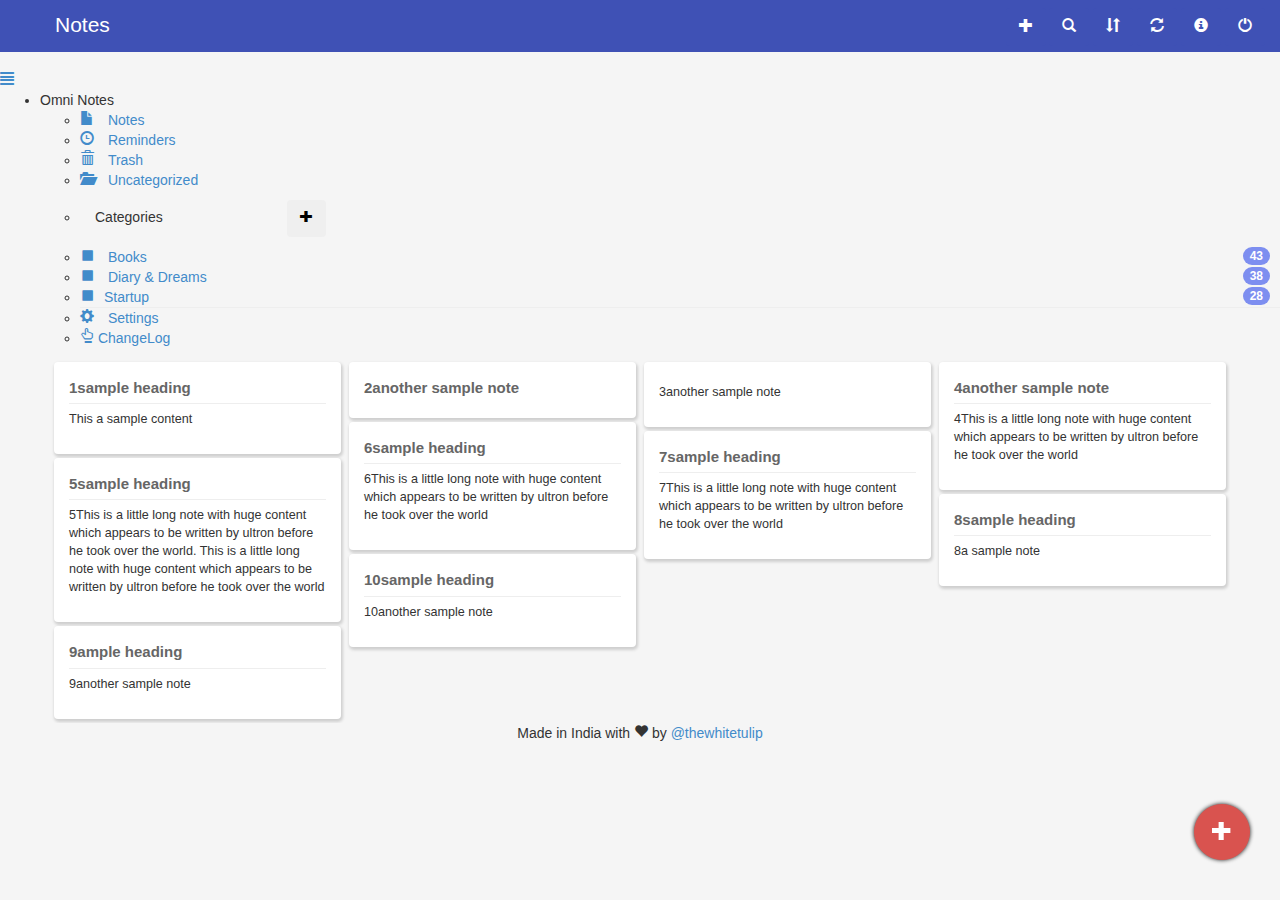
==== commit 20a498be: "added hr after notes and numbers to show note order" ====
--- a/index.html
+++ b/index.html
@@ -184,35 +184,44 @@
 	<div class="row notes-container">
      <div class="timeline" data-columns>
             <div class="note" >
-                <p class="noteHeading">sample heading</p>
+                <p class="noteHeading">1sample heading</p> <hr>
+<!--                <span class="categoryTick"></span>-->
                 <p class="noteContent">This a sample content</p>
+                
             </div>
             <div class="note">
                 <p class="noteHeading">2another sample note</p>
             </div>
             <div class="note">
-                <p class="noteHeading">2another sample note</p>
-                <p class="noteContent">3This is a little long note with huge content which appears to be written by ultron before he took over the world</p>
-            </div>
-            <div class="note">
-                <p class="noteHeading">sample heading</p>
-                <p class="noteContent">4This is a little long note with huge content which appears to be written by ultron before he took over the world. This is a little long note with huge content which appears to be written by ultron before he took over the world</p>
-            </div>
-            <div class="note">
-                <p class="noteHeading">sample heading</p>
-                <p class="noteContent">5This is a little long note with huge content which appears to be written by ultron before he took over the world</p>
-            </div>
-            <div class="note">
-                <p class="noteHeading">sample heading</p>
+                <p class="noteContent">3another sample note</p>
+            </div>
+            <div class="note">
+                <p class="noteHeading">4another sample note</p><hr>
+                <p class="noteContent">4This is a little long note with huge content which appears to be written by ultron before he took over the world</p>
+            </div>
+            <div class="note">
+                <p class="noteHeading">5sample heading</p><hr>
+                <p class="noteContent">5This is a little long note with huge content which appears to be written by ultron before he took over the world. This is a little long note with huge content which appears to be written by ultron before he took over the world</p>
+            </div>
+            <div class="note">
+                <p class="noteHeading">6sample heading</p><hr>
                 <p class="noteContent">6This is a little long note with huge content which appears to be written by ultron before he took over the world</p>
             </div>
+            <div class="note">
+                <p class="noteHeading">7sample heading</p><hr>
+                <p class="noteContent">7This is a little long note with huge content which appears to be written by ultron before he took over the world</p>
+            </div>
             <div class="note" >
-                <p class="noteHeading">sample heading</p>
-                <p class="noteContent">7a sample note</p>
-            </div>
-            <div class="note">
-                <p class="noteHeading">sample heading</p>
-                <p class="noteContent">8another sample note</p>
+                <p class="noteHeading">8sample heading</p><hr>
+                <p class="noteContent">8a sample note</p>
+            </div>
+            <div class="note">
+                <p class="noteHeading">9ample heading</p><hr>
+                <p class="noteContent">9another sample note</p>
+            </div>
+         <div class="note">
+                <p class="noteHeading">10sample heading</p><hr>
+                <p class="noteContent">10another sample note</p>
             </div>
         </div>
         </div>
--- a/includes/css/styles.css
+++ b/includes/css/styles.css
@@ -158,6 +158,11 @@
     
 
 }
+hr{
+    margin: 0;
+    padding: 0;
+
+}
 
 .noteHeading a {
   font-weight:400;
@@ -171,10 +176,19 @@
 }
 
 .noteContent {
-    border-top: 1px solid #D8D4D4;
     padding-top: 7px;
     font-size: 0.9em;
 }
+
+/*
+.categoryTick{
+    display: block;
+    float: right;
+    width: 10px;
+    height: 25px;
+    background-color: aquamarine;
+}
+*/
 
 .notefooter{
   color:#aaa;
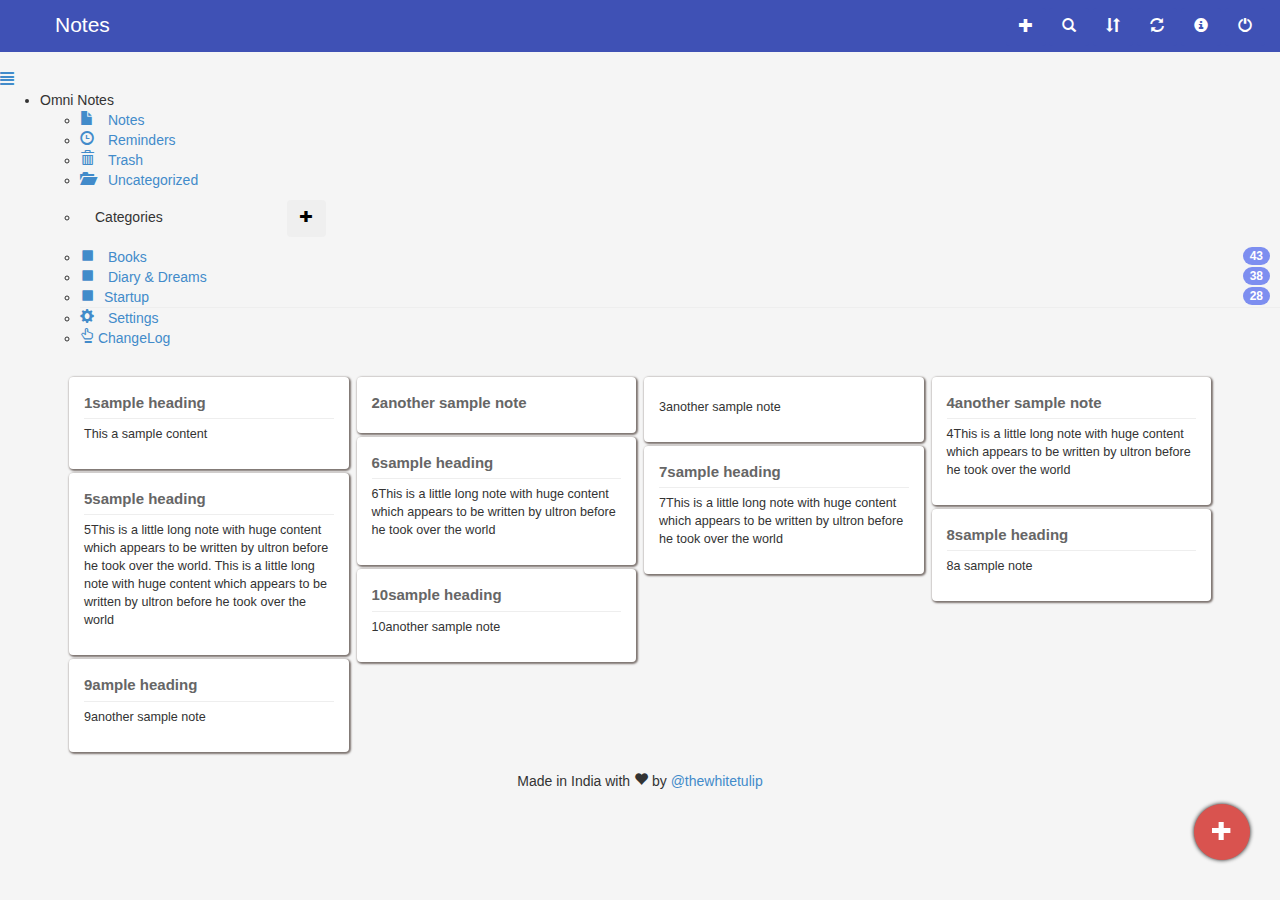
==== commit 45759d8a: "fix github link" ====
--- a/index.html
+++ b/index.html
@@ -227,7 +227,7 @@
         </div>
 
 <footer class="footer" >
-	Made in India with <span class="glyphicon glyphicon-heart"></span> by <a href="htp://github.com/thewhitetulip">@thewhitetulip</a>
+	Made in India with <span class="glyphicon glyphicon-heart"></span> by <a href="https://github.com/thewhitetulip">@thewhitetulip</a>
 </footer>
 	<!-- All Javascript at the bottom of the page for faster page loading -->
 
--- a/includes/css/styles.css
+++ b/includes/css/styles.css
@@ -170,9 +170,10 @@
 }
 
 .notes-container{
-    max-width: 1200px;
+    
     margin-left: 50px;
     margin-right: 50px;
+    padding: 15px;
 }
 
 .noteContent {
@@ -208,8 +209,15 @@
     margin: 4px;
     padding: 15px;
     background-color: white;
-    box-shadow:1px 2px 3px 1px #CFCFCF;
+    box-shadow:1px 1px 2px 1px #7D7470;
     border-radius:4px 4px 4px 4px;
+    
+}
+
+.note:hover{
+    
+    border-bottom: 2px solid black;
+    cursor: pointer;
 }
 
 .size-1of3 { width: 33.333%; }
